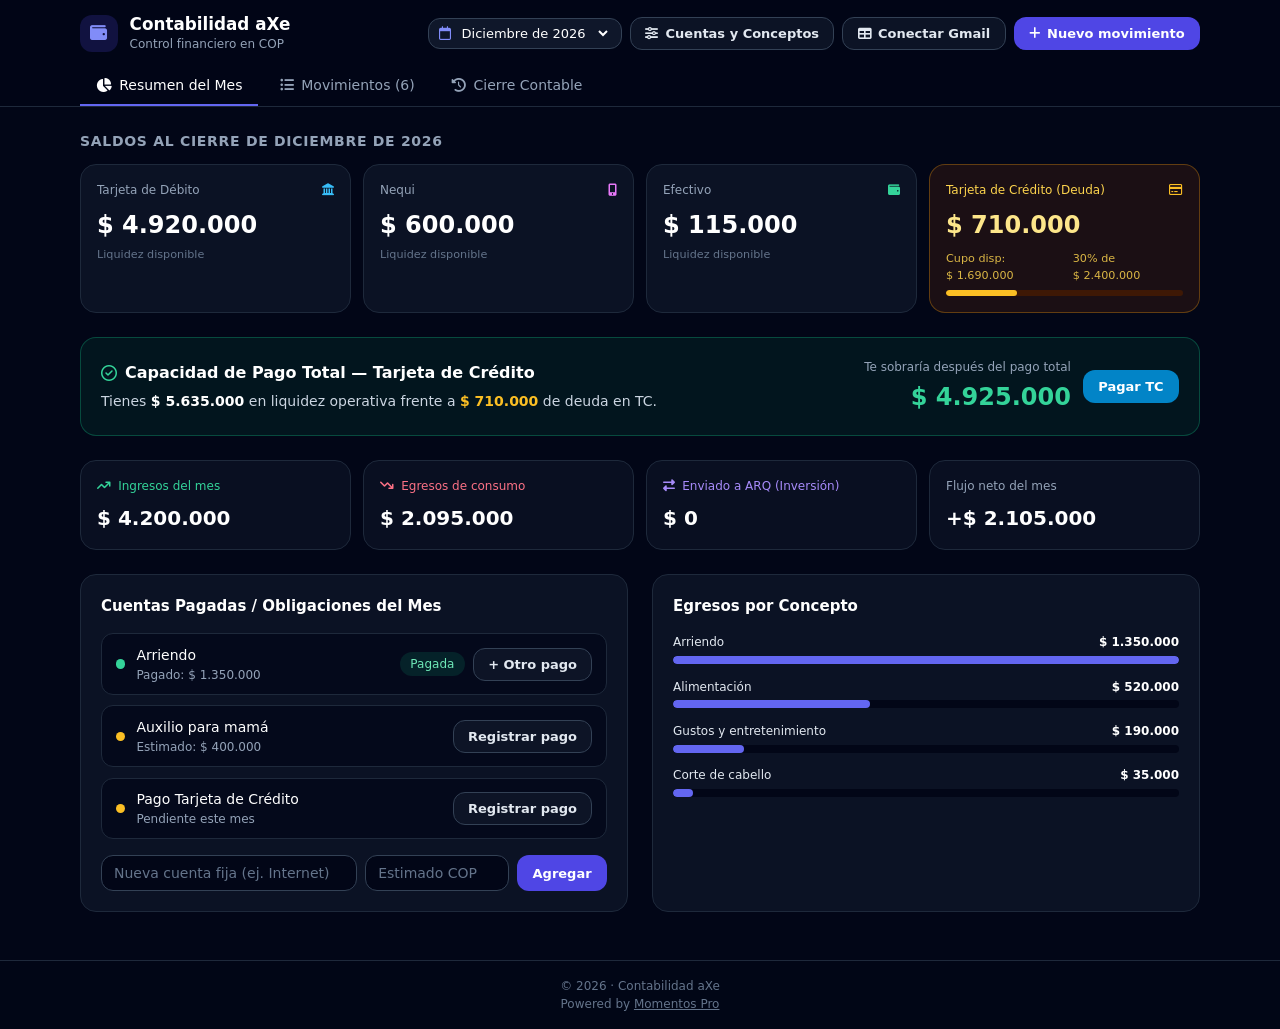
==== index.html @ 01836f45 "20261114050812pm" ====
<!DOCTYPE html>
<html lang="es">
<head>
  <meta charset="UTF-8" />
  <meta name="viewport" content="width=device-width, initial-scale=1.0" />
  <title>Contabilidad aXe COP</title>
  <meta name="description" content="Control financiero personal en pesos colombianos (COP)." />
  <link rel="manifest" href="manifest.json" />
  <link rel="icon" type="image/svg+xml" href="data:image/svg+xml,%3Csvg xmlns='http://www.w3.org/2000/svg' viewBox='0 0 64 64'%3E%3Crect width='64' height='64' rx='16' fill='%234f46e5'/%3E%3Ctext x='50%25' y='55%25' dominant-baseline='middle' text-anchor='middle' fill='white' font-family='sans-serif' font-size='32' font-weight='bold'%3E$%3C/text%3E%3C/svg%3E" />

  <!-- Iconos Font Awesome -->
  <link rel="stylesheet" href="https://cdnjs.cloudflare.com/ajax/libs/font-awesome/6.5.0/css/all.min.css" />

  <!-- CSS Global -->
  <link rel="stylesheet" href="recursos/css/global/base.css" />
  <link rel="stylesheet" href="recursos/css/global/header.css" />
  <link rel="stylesheet" href="recursos/css/global/footer.css" />
  <link rel="stylesheet" href="recursos/css/modales/modales.css" />

  <!-- CSS por Módulo (Breakpoints sin colisión: <=1024px móvil, >=1025px PC) -->
  <link rel="stylesheet" href="recursos/css/resumen/movil.css" media="(max-width: 1024px)" />
  <link rel="stylesheet" href="recursos/css/resumen/pc.css" media="(min-width: 1025px)" />
  <link rel="stylesheet" href="recursos/css/movimientos/movil.css" media="(max-width: 1024px)" />
  <link rel="stylesheet" href="recursos/css/movimientos/pc.css" media="(min-width: 1025px)" />
  <link rel="stylesheet" href="recursos/css/cierres/movil.css" media="(max-width: 1024px)" />
  <link rel="stylesheet" href="recursos/css/cierres/pc.css" media="(min-width: 1025px)" />

  <!-- Google Identity Services (opcional para modo OAuth) -->
  <script src="https://accounts.google.com/gsi/client" async defer></script>
</head>
<body>
  <div class="app-shell">
    <div id="header-root"></div>

    <main id="main-root" class="main-container">
      <section id="view-resumen" class="tab-view"></section>
      <section id="view-movimientos" class="tab-view hidden"></section>
      <section id="view-cierres" class="tab-view hidden"></section>
    </main>

    <div id="footer-root"></div>
  </div>

  <!-- Contenedor de Modales -->
  <div id="modales-root"></div>

  <!-- JS Global -->
  <script src="recursos/js/global/gateway.js"></script>
  <script src="recursos/js/global/format.js"></script>
  <script src="recursos/js/global/storage.js"></script>
  <script src="recursos/js/global/accounting.js"></script>
  <script src="recursos/js/global/googleSheets.js"></script>
  <script src="recursos/js/global/copyright.js"></script>

  <!-- JS Vistas -->
  <script src="recursos/js/resumen/resumenView.js"></script>
  <script src="recursos/js/movimientos/movimientosView.js"></script>
  <script src="recursos/js/cierres/cierresView.js"></script>

  <!-- JS Modales -->
  <script src="recursos/js/modales/datePicker.js"></script>
  <script src="recursos/js/modales/movementModal.js"></script>
  <script src="recursos/js/modales/accountsModal.js"></script>
  <script src="recursos/js/modales/googleModal.js"></script>

  <!-- Inicializador Principal -->
  <script src="recursos/js/global/appState.js"></script>
</body>
</html>
---- recursos/css/global/base.css ----
:root {
  --bg-body: #020617;
  --bg-surface: rgba(15, 23, 42, 0.72);
  --bg-card: #0f172a;
  --bg-input: #020617;
  --border-subtle: #1e293b;
  --border-input: #334155;
  --text-main: #f1f5f9;
  --text-muted: #94a3b8;
  --text-dim: #64748b;
  --indigo: #4f46e5;
  --indigo-hover: #6366f1;
  --indigo-soft: rgba(99, 102, 241, 0.15);
  --emerald: #34d399;
  --emerald-bg: rgba(16, 185, 129, 0.14);
  --emerald-border: rgba(16, 185, 129, 0.32);
  --rose: #fb7185;
  --rose-bg: rgba(244, 63, 94, 0.14);
  --rose-border: rgba(244, 63, 94, 0.35);
  --amber: #fbbf24;
  --amber-bg: rgba(120, 53, 15, 0.22);
  --amber-border: rgba(245, 158, 11, 0.32);
  --sky: #38bdf8;
  --violet: #a78bfa;
  --fuchsia: #e879f9;
}

*,
*::before,
*::after {
  box-sizing: border-box;
}

html,
body {
  margin: 0;
  padding: 0;
  background-color: var(--bg-body);
  color: var(--text-main);
  font-family: Inter, system-ui, -apple-system, BlinkMacSystemFont, "Segoe UI", Roboto, sans-serif;
  -webkit-font-smoothing: antialiased;
  overflow-x: hidden;
  font-size: 16px;
  line-height: 1.5;
}

button,
input,
select,
textarea {
  font-family: inherit;
  color: inherit;
}

button {
  cursor: pointer;
}

a {
  color: inherit;
  text-decoration: none;
}

.hidden {
  display: none !important;
}

.app-shell {
  min-height: 100vh;
  display: flex;
  flex-direction: column;
}

.main-container {
  width: 100%;
  max-width: 72rem;
  margin: 0 auto;
  padding: 1.5rem 1rem 3rem;
  flex: 1;
}

.tab-view {
  display: flex;
  flex-direction: column;
  gap: 1.5rem;
}

/* Tarjetas y superficies */
.card {
  background: var(--bg-surface);
  border: 1px solid var(--border-subtle);
  border-radius: 1rem;
  padding: 1.25rem;
}

.section-header {
  display: flex;
  align-items: center;
  justify-content: space-between;
  gap: 0.75rem;
  margin-bottom: 0.75rem;
}

.section-title-upper {
  font-size: 0.875rem;
  font-weight: 600;
  text-transform: uppercase;
  letter-spacing: 0.05em;
  color: var(--text-muted);
  margin: 0;
}

.section-title {
  font-size: 0.9375rem;
  font-weight: 600;
  color: #ffffff;
  margin: 0 0 1rem;
}

/* Botones */
.btn {
  display: inline-flex;
  align-items: center;
  justify-content: center;
  gap: 0.45rem;
  border-radius: 0.75rem;
  border: 1px solid transparent;
  padding: 0.5rem 0.9rem;
  font-size: 0.8125rem;
  font-weight: 600;
  transition: background-color 0.15s ease, border-color 0.15s ease, opacity 0.15s ease;
  background: transparent;
}

.btn:disabled {
  opacity: 0.5;
  cursor: not-allowed;
}

.btn-primary {
  background: var(--indigo);
  color: #ffffff;
}

.btn-primary:hover:not(:disabled) {
  background: var(--indigo-hover);
}

.btn-secondary {
  border-color: var(--border-input);
  background: rgba(15, 23, 42, 0.8);
  color: #e2e8f0;
}

.btn-secondary:hover:not(:disabled) {
  background: #1e293b;
}

.btn-sky {
  background: #0284c7;
  color: #ffffff;
}

.btn-sky:hover:not(:disabled) {
  background: #0ea5e9;
}

.btn-emerald {
  background: #059669;
  color: #ffffff;
}

.btn-emerald:hover:not(:disabled) {
  background: #10b981;
}

.btn-emerald-outline {
  border-color: var(--emerald-border);
  background: var(--emerald-bg);
  color: #a7f3d0;
}

.btn-rose-outline {
  border-color: var(--rose-border);
  background: var(--rose-bg);
  color: #fecdd3;
}

/* Inputs y selects */
.input,
.select {
  width: 100%;
  border-radius: 0.75rem;
  border: 1px solid var(--border-input);
  background: var(--bg-input);
  padding: 0.55rem 0.75rem;
  font-size: 0.875rem;
  color: #ffffff;
  outline: none;
}

.input:focus,
.select:focus {
  border-color: var(--indigo-hover);
}

.input::placeholder {
  color: var(--text-dim);
}

/* Badges */
.badge {
  display: inline-flex;
  align-items: center;
  gap: 0.35rem;
  border-radius: 9999px;
  padding: 0.2rem 0.65rem;
  font-size: 0.75rem;
  font-weight: 500;
}

.badge-emerald {
  background: var(--emerald-bg);
  color: #6ee7b7;
}

.badge-rose {
  background: var(--rose-bg);
  color: #fda4af;
}

.badge-sky {
  background: rgba(14, 165, 233, 0.15);
  color: #7dd3fc;
}

.badge-violet {
  background: rgba(139, 92, 246, 0.18);
  color: #c4b5fd;
}

.text-emerald { color: var(--emerald); }
.text-rose { color: var(--rose); }
.text-amber { color: var(--amber); }
.text-sky { color: var(--sky); }
.text-violet { color: var(--violet); }
.text-fuchsia { color: var(--fuchsia); }
.text-muted { color: var(--text-muted); }
.text-dim { color: var(--text-dim); }
.tabular { font-variant-numeric: tabular-nums; }
---- recursos/css/global/header.css ----
.app-header {
  position: sticky;
  top: 0;
  z-index: 30;
  border-bottom: 1px solid var(--border-subtle);
  background: rgba(2, 6, 23, 0.92);
  backdrop-filter: blur(12px);
}

.header-inner {
  max-width: 72rem;
  margin: 0 auto;
  padding: 0.875rem 1rem;
  display: flex;
  flex-direction: column;
  gap: 0.85rem;
}

.brand-row {
  display: flex;
  align-items: center;
  gap: 0.75rem;
}

.brand-icon {
  width: 2.35rem;
  height: 2.35rem;
  border-radius: 0.75rem;
  background: rgba(79, 70, 229, 0.2);
  color: #818cf8;
  display: flex;
  align-items: center;
  justify-content: center;
  font-size: 1.05rem;
  flex-shrink: 0;
}

.brand-title {
  margin: 0;
  font-size: 1.05rem;
  font-weight: 700;
  color: #ffffff;
  line-height: 1.25;
}

.brand-subtitle {
  margin: 0;
  font-size: 0.75rem;
  color: var(--text-muted);
}

.header-actions {
  display: flex;
  flex-wrap: wrap;
  align-items: center;
  gap: 0.5rem;
}

.month-select-wrap {
  display: flex;
  align-items: center;
  gap: 0.4rem;
  border: 1px solid var(--border-input);
  background: var(--bg-card);
  border-radius: 0.75rem;
  padding: 0.35rem 0.65rem;
}

.month-select-wrap i {
  color: #818cf8;
  font-size: 0.85rem;
}

.month-select {
  border: none;
  background: transparent;
  color: #ffffff;
  font-size: 0.8125rem;
  outline: none;
  padding-right: 0.25rem;
}

.month-select option {
  background: #0f172a;
  color: #ffffff;
}

.header-tabs {
  max-width: 72rem;
  margin: 0 auto;
  padding: 0 1rem;
  display: grid;
  grid-template-columns: repeat(3, minmax(0, 1fr));
  gap: 0.25rem;
}

.tab-btn {
  display: flex;
  align-items: center;
  justify-content: center;
  gap: 0.45rem;
  border: none;
  border-bottom: 2px solid transparent;
  background: transparent;
  padding: 0.65rem 0.75rem;
  font-size: 0.875rem;
  font-weight: 500;
  color: var(--text-muted);
  transition: color 0.15s ease, border-color 0.15s ease;
}

.tab-btn:hover {
  color: #e2e8f0;
}

.tab-btn.active {
  color: #ffffff;
  border-bottom-color: #6366f1;
}

.tab-badge-mobile {
  border-radius: 9999px;
  background: #1e293b;
  color: #e2e8f0;
  padding: 0.1rem 0.45rem;
  font-size: 0.65rem;
  font-weight: 600;
}

.tab-label-pc {
  display: none;
}

@media (min-width: 1025px) {
  .header-inner {
    flex-direction: row;
    align-items: center;
    justify-content: space-between;
  }

  .header-tabs {
    display: flex;
    gap: 0.35rem;
  }

  .tab-btn {
    justify-content: flex-start;
    padding: 0.65rem 1rem;
  }

  .tab-badge-mobile {
    display: none;
  }

  .tab-label-pc {
    display: inline;
  }
}
---- recursos/css/global/footer.css ----
.app-footer {
  border-top: 1px solid var(--border-subtle);
  background: rgba(2, 6, 23, 0.85);
  padding: 1rem;
  text-align: center;
  font-size: 0.75rem;
  color: var(--text-dim);
}
---- recursos/css/modales/modales.css ----
.modal-backdrop {
  position: fixed;
  inset: 0;
  z-index: 50;
  display: flex;
  align-items: center;
  justify-content: center;
  background: rgba(2, 6, 23, 0.82);
  backdrop-filter: blur(4px);
  padding: 0.75rem;
}

.modal-box {
  width: 100%;
  max-width: 32rem;
  max-height: 92vh;
  overflow-y: auto;
  border-radius: 1rem;
  border: 1px solid var(--border-subtle);
  background: #0f172a;
  padding: 1.25rem 1.5rem;
  box-shadow: 0 25px 50px -12px rgba(0, 0, 0, 0.7);
}

.modal-header {
  display: flex;
  align-items: flex-start;
  justify-content: space-between;
  gap: 0.75rem;
  margin-bottom: 1.15rem;
}

.modal-title {
  margin: 0;
  font-size: 1.125rem;
  font-weight: 600;
  color: #ffffff;
}

.modal-subtitle {
  margin: 0.15rem 0 0;
  font-size: 0.75rem;
  color: var(--text-muted);
}

.modal-close {
  border: none;
  background: transparent;
  color: var(--text-muted);
  padding: 0.35rem 0.5rem;
  border-radius: 0.5rem;
  font-size: 1rem;
}

.modal-close:hover {
  background: #1e293b;
  color: #ffffff;
}

.segmented-tabs {
  display: grid;
  grid-template-columns: repeat(3, minmax(0, 1fr));
  gap: 0.25rem;
  border-radius: 0.75rem;
  background: #020617;
  padding: 0.25rem;
  margin-bottom: 1rem;
}

.segmented-tabs.cols-2 {
  grid-template-columns: repeat(2, minmax(0, 1fr));
}

.seg-btn {
  display: flex;
  align-items: center;
  justify-content: center;
  gap: 0.35rem;
  border: none;
  border-radius: 0.55rem;
  background: transparent;
  padding: 0.5rem;
  font-size: 0.75rem;
  font-weight: 600;
  color: var(--text-muted);
}

.seg-btn.active-rose {
  background: rgba(244, 63, 94, 0.2);
  color: #fda4af;
  box-shadow: inset 0 0 0 1px rgba(244, 63, 94, 0.45);
}

.seg-btn.active-emerald {
  background: rgba(16, 185, 129, 0.2);
  color: #6ee7b7;
  box-shadow: inset 0 0 0 1px rgba(16, 185, 129, 0.45);
}

.seg-btn.active-sky {
  background: rgba(14, 165, 233, 0.2);
  color: #7dd3fc;
  box-shadow: inset 0 0 0 1px rgba(14, 165, 233, 0.45);
}

.seg-btn.active-indigo {
  background: rgba(99, 102, 241, 0.22);
  color: #a5b4fc;
  box-shadow: inset 0 0 0 1px rgba(99, 102, 241, 0.45);
}

.form-grid-2 {
  display: grid;
  grid-template-columns: 1fr;
  gap: 0.75rem;
}

@media (min-width: 520px) {
  .form-grid-2 {
    grid-template-columns: repeat(2, minmax(0, 1fr));
  }
}

.field-group {
  margin-bottom: 0.9rem;
}

.field-label {
  display: block;
  margin-bottom: 0.3rem;
  font-size: 0.75rem;
  font-weight: 500;
  color: var(--text-muted);
}

.field-label-row {
  display: flex;
  align-items: center;
  justify-content: space-between;
  margin-bottom: 0.3rem;
}

.link-btn {
  border: none;
  background: transparent;
  color: #818cf8;
  font-size: 0.75rem;
  font-weight: 500;
  padding: 0;
}

.link-btn:hover {
  color: #a5b4fc;
}

.alert-banner {
  border-radius: 0.75rem;
  padding: 0.65rem 0.85rem;
  font-size: 0.75rem;
  margin-bottom: 0.9rem;
}

.alert-amber {
  border: 1px solid var(--amber-border);
  background: rgba(245, 158, 11, 0.12);
  color: #fde68a;
}

.alert-rose {
  border: 1px solid var(--rose-border);
  background: var(--rose-bg);
  color: #fecdd3;
}

.alert-emerald {
  border: 1px solid var(--emerald-border);
  background: var(--emerald-bg);
  color: #a7f3d0;
}

.alert-indigo {
  border: 1px solid rgba(99, 102, 241, 0.35);
  background: rgba(99, 102, 241, 0.12);
  color: #c7d2fe;
}

.modal-footer {
  display: flex;
  justify-content: flex-end;
  gap: 0.5rem;
  margin-top: 1rem;
  padding-top: 0.75rem;
  border-top: 1px solid var(--border-subtle);
}

/* DatePicker */
.datepicker-wrap {
  position: relative;
}

.datepicker-trigger {
  width: 100%;
  display: flex;
  align-items: center;
  justify-content: space-between;
  border-radius: 0.75rem;
  border: 1px solid var(--border-input);
  background: var(--bg-input);
  padding: 0.55rem 0.75rem;
  font-size: 0.875rem;
  color: #ffffff;
}

.datepicker-popover {
  position: absolute;
  left: 0;
  top: 100%;
  margin-top: 0.4rem;
  z-index: 60;
  width: 18rem;
  border-radius: 1rem;
  border: 1px solid var(--border-input);
  background: #0f172a;
  padding: 0.85rem;
  box-shadow: 0 20px 35px rgba(0, 0, 0, 0.65);
}

.dp-head {
  display: flex;
  align-items: center;
  justify-content: space-between;
  margin-bottom: 0.65rem;
}

.dp-nav-btn {
  border: none;
  background: transparent;
  color: #cbd5e1;
  border-radius: 0.5rem;
  padding: 0.3rem 0.55rem;
}

.dp-nav-btn:hover {
  background: #1e293b;
}

.dp-grid {
  display: grid;
  grid-template-columns: repeat(7, minmax(0, 1fr));
  gap: 0.2rem;
  text-align: center;
}

.dp-weekday {
  font-size: 0.7rem;
  color: var(--text-muted);
  padding: 0.25rem 0;
}

.dp-day {
  border: 1px solid transparent;
  background: transparent;
  color: #e2e8f0;
  border-radius: 0.5rem;
  padding: 0.38rem 0;
  font-size: 0.75rem;
  font-weight: 500;
}

.dp-day:hover {
  background: #1e293b;
}

.dp-day.today {
  border-color: rgba(99, 102, 241, 0.55);
  color: #a5b4fc;
}

.dp-day.selected {
  background: var(--indigo);
  color: #ffffff;
}

.dp-foot {
  margin-top: 0.65rem;
  padding-top: 0.5rem;
  border-top: 1px solid var(--border-subtle);
  display: flex;
  justify-content: space-between;
  font-size: 0.75rem;
}

/* Cuentas y conceptos lista */
.config-list {
  display: flex;
  flex-direction: column;
  gap: 0.5rem;
  max-height: 15rem;
  overflow-y: auto;
  margin-bottom: 0.85rem;
}

.config-item {
  display: flex;
  align-items: center;
  justify-content: space-between;
  gap: 0.5rem;
  border-radius: 0.75rem;
  border: 1px solid var(--border-subtle);
  background: rgba(2, 6, 23, 0.7);
  padding: 0.55rem 0.75rem;
}

.config-box {
  border-radius: 0.85rem;
  border: 1px solid var(--border-subtle);
  background: rgba(2, 6, 23, 0.55);
  padding: 0.85rem;
  margin-bottom: 0.9rem;
}

.code-preview {
  max-height: 10rem;
  overflow: auto;
  border-radius: 0.65rem;
  border: 1px solid var(--border-subtle);
  background: #020617;
  padding: 0.65rem;
  font-family: ui-monospace, SFMono-Regular, Menlo, monospace;
  font-size: 0.7rem;
  color: #cbd5e1;
  white-space: pre;
}
---- recursos/css/resumen/movil.css ----
.accounts-grid {
  display: grid;
  grid-template-columns: 1fr;
  gap: 0.75rem;
}

@media (min-width: 640px) {
  .accounts-grid {
    grid-template-columns: repeat(2, minmax(0, 1fr));
  }
}

.account-card {
  border-radius: 1rem;
  border: 1px solid var(--border-subtle);
  background: var(--bg-surface);
  padding: 1rem;
}

.account-card.debt {
  border-color: var(--amber-border);
  background: var(--amber-bg);
}

.account-top {
  display: flex;
  align-items: center;
  justify-content: space-between;
  font-size: 0.75rem;
  font-weight: 500;
  color: var(--text-muted);
}

.account-card.debt .account-top {
  color: #fcd34d;
}

.account-balance {
  margin: 0.5rem 0 0;
  font-size: 1.5rem;
  font-weight: 700;
  color: #ffffff;
}

.account-card.debt .account-balance {
  color: #fde68a;
}

.account-sub {
  margin: 0.25rem 0 0;
  font-size: 0.7rem;
  color: var(--text-dim);
}

.credit-meta {
  margin-top: 0.5rem;
  display: flex;
  justify-content: space-between;
  font-size: 0.7rem;
  color: rgba(252, 211, 77, 0.85);
}

.progress-track {
  margin-top: 0.35rem;
  height: 0.4rem;
  width: 100%;
  border-radius: 9999px;
  background: rgba(69, 26, 3, 0.85);
  overflow: hidden;
}

.progress-fill {
  height: 100%;
  border-radius: 9999px;
  background: #fbbf24;
}

.progress-fill.high {
  background: #fb7185;
}

/* Termómetro TC */
.thermometer-card {
  border-radius: 1rem;
  border: 1px solid var(--emerald-border);
  background: rgba(6, 78, 59, 0.22);
  padding: 1.25rem;
  display: flex;
  flex-direction: column;
  gap: 1rem;
}

.thermometer-card.deficit {
  border-color: var(--rose-border);
  background: rgba(136, 19, 55, 0.2);
}

.thermometer-title {
  display: flex;
  align-items: center;
  gap: 0.5rem;
  margin: 0;
  font-size: 1rem;
  font-weight: 600;
  color: #ffffff;
}

.thermometer-desc {
  margin: 0.35rem 0 0;
  font-size: 0.875rem;
  color: #cbd5e1;
}

.thermometer-right {
  display: flex;
  flex-direction: column;
  gap: 0.75rem;
}

.thermometer-amount {
  margin: 0.15rem 0 0;
  font-size: 1.5rem;
  font-weight: 700;
}

/* KPIs */
.kpi-grid {
  display: grid;
  grid-template-columns: 1fr;
  gap: 0.75rem;
}

@media (min-width: 640px) {
  .kpi-grid {
    grid-template-columns: repeat(2, minmax(0, 1fr));
  }
}

.kpi-card {
  border-radius: 1rem;
  border: 1px solid var(--border-subtle);
  background: rgba(15, 23, 42, 0.55);
  padding: 1rem;
}

.kpi-label {
  display: flex;
  align-items: center;
  gap: 0.45rem;
  font-size: 0.75rem;
  font-weight: 500;
}

.kpi-value {
  margin: 0.5rem 0 0;
  font-size: 1.25rem;
  font-weight: 700;
  color: #ffffff;
}

/* Obligaciones y Conceptos */
.resumen-panels {
  display: grid;
  grid-template-columns: 1fr;
  gap: 1.5rem;
}

.obligation-list {
  display: flex;
  flex-direction: column;
  gap: 0.65rem;
}

.obligation-item {
  display: flex;
  flex-wrap: wrap;
  align-items: center;
  justify-content: space-between;
  gap: 0.65rem;
  border-radius: 0.75rem;
  border: 1px solid var(--border-subtle);
  background: rgba(2, 6, 23, 0.7);
  padding: 0.65rem 0.85rem;
}

.obligation-left {
  display: flex;
  align-items: center;
  gap: 0.7rem;
}

.dot-status {
  width: 0.6rem;
  height: 0.6rem;
  border-radius: 9999px;
  background: #fbbf24;
  flex-shrink: 0;
}

.dot-status.paid {
  background: #34d399;
}

.obligation-name {
  margin: 0;
  font-size: 0.875rem;
  font-weight: 500;
  color: #ffffff;
}

.obligation-sub {
  margin: 0;
  font-size: 0.75rem;
  color: var(--text-muted);
}

.obligation-actions {
  display: flex;
  align-items: center;
  gap: 0.5rem;
}

.obligation-form {
  margin-top: 1rem;
  display: flex;
  flex-direction: column;
  gap: 0.5rem;
}

.cat-bar-list {
  display: flex;
  flex-direction: column;
  gap: 0.85rem;
}

.cat-bar-head {
  display: flex;
  justify-content: space-between;
  font-size: 0.75rem;
  margin-bottom: 0.3rem;
}

.cat-bar-track {
  height: 0.5rem;
  border-radius: 9999px;
  background: #020617;
  overflow: hidden;
}

.cat-bar-fill {
  height: 100%;
  border-radius: 9999px;
  background: #6366f1;
}

.cat-bar-fill.arq {
  background: #8b5cf6;
}
---- recursos/css/resumen/pc.css ----
@import url("./movil.css");

.accounts-grid {
  grid-template-columns: repeat(4, minmax(0, 1fr));
}

.thermometer-card {
  flex-direction: row;
  align-items: center;
  justify-content: space-between;
}

.thermometer-right {
  flex-direction: row;
  align-items: center;
  text-align: right;
}

.kpi-grid {
  grid-template-columns: repeat(4, minmax(0, 1fr));
}

.resumen-panels {
  grid-template-columns: repeat(2, minmax(0, 1fr));
}

.obligation-form {
  flex-direction: row;
}

.obligation-form .input-amount {
  width: 9rem;
  flex-shrink: 0;
}
---- recursos/css/movimientos/movil.css ----
.movimientos-toolbar {
  display: flex;
  flex-direction: column;
  gap: 0.75rem;
}

.filter-pills {
  display: flex;
  flex-wrap: wrap;
  gap: 0.45rem;
}

.filter-pill {
  border-radius: 0.75rem;
  border: 1px solid var(--border-subtle);
  background: var(--bg-card);
  color: var(--text-muted);
  padding: 0.4rem 0.75rem;
  font-size: 0.75rem;
  font-weight: 500;
}

.filter-pill.active {
  background: var(--indigo);
  border-color: var(--indigo);
  color: #ffffff;
}

.search-box {
  position: relative;
  width: 100%;
}

.search-box i {
  position: absolute;
  left: 0.75rem;
  top: 50%;
  transform: translateY(-50%);
  color: var(--text-dim);
  font-size: 0.85rem;
}

.search-box .input {
  padding-left: 2.25rem;
}

.table-wrap {
  width: 100%;
  overflow-x: auto;
  border-radius: 1rem;
  border: 1px solid var(--border-subtle);
  background: var(--bg-surface);
}

.data-table {
  width: 100%;
  min-width: 720px;
  border-collapse: collapse;
  text-align: left;
  font-size: 0.875rem;
}

.data-table th {
  border-bottom: 1px solid var(--border-subtle);
  background: rgba(2, 6, 23, 0.7);
  padding: 0.75rem 1rem;
  font-size: 0.75rem;
  font-weight: 500;
  color: var(--text-muted);
}

.data-table td {
  border-bottom: 1px solid rgba(30, 41, 59, 0.65);
  padding: 0.75rem 1rem;
  vertical-align: middle;
}

.data-table tr:hover td {
  background: rgba(2, 6, 23, 0.45);
}

.text-right {
  text-align: right;
}

.inline-confirm {
  display: inline-flex;
  align-items: center;
  gap: 0.25rem;
  border-radius: 0.5rem;
  border: 1px solid var(--rose-border);
  background: var(--rose-bg);
  padding: 0.2rem 0.4rem;
  font-size: 0.7rem;
}

.inline-confirm-btn {
  border: none;
  border-radius: 0.35rem;
  padding: 0.15rem 0.4rem;
  font-size: 0.6875rem;
  font-weight: 600;
}

.inline-confirm-btn.no {
  background: transparent;
  color: #cbd5e1;
}

.inline-confirm-btn.yes {
  background: #e11d48;
  color: #ffffff;
}

.icon-delete-btn {
  border: none;
  background: transparent;
  color: var(--text-dim);
  padding: 0.35rem;
  border-radius: 0.5rem;
}

.icon-delete-btn:hover {
  background: var(--rose-bg);
  color: var(--rose);
}
---- recursos/css/movimientos/pc.css ----
@import url("./movil.css");

.movimientos-toolbar {
  flex-direction: row;
  align-items: center;
  justify-content: space-between;
}

.search-box {
  width: 18rem;
}
---- recursos/css/cierres/movil.css ----
.cierre-summary-grid {
  display: grid;
  grid-template-columns: 1fr;
  gap: 0.75rem;
  margin-bottom: 1.25rem;
}

@media (min-width: 640px) {
  .cierre-summary-grid {
    grid-template-columns: repeat(2, minmax(0, 1fr));
  }
}

.cierre-stat {
  border-radius: 0.75rem;
  background: var(--bg-input);
  padding: 0.85rem;
}

.cierre-stat-label {
  margin: 0;
  font-size: 0.75rem;
  color: var(--text-muted);
}

.cierre-stat-val {
  margin: 0.25rem 0 0;
  font-size: 1rem;
  font-weight: 600;
}

.cierre-form-row {
  display: flex;
  flex-direction: column;
  gap: 0.75rem;
}

.cierre-row-click {
  cursor: pointer;
}
---- recursos/css/cierres/pc.css ----
@import url("./movil.css");

.cierre-summary-grid {
  grid-template-columns: repeat(4, minmax(0, 1fr));
}

.cierre-form-row {
  flex-direction: row;
}
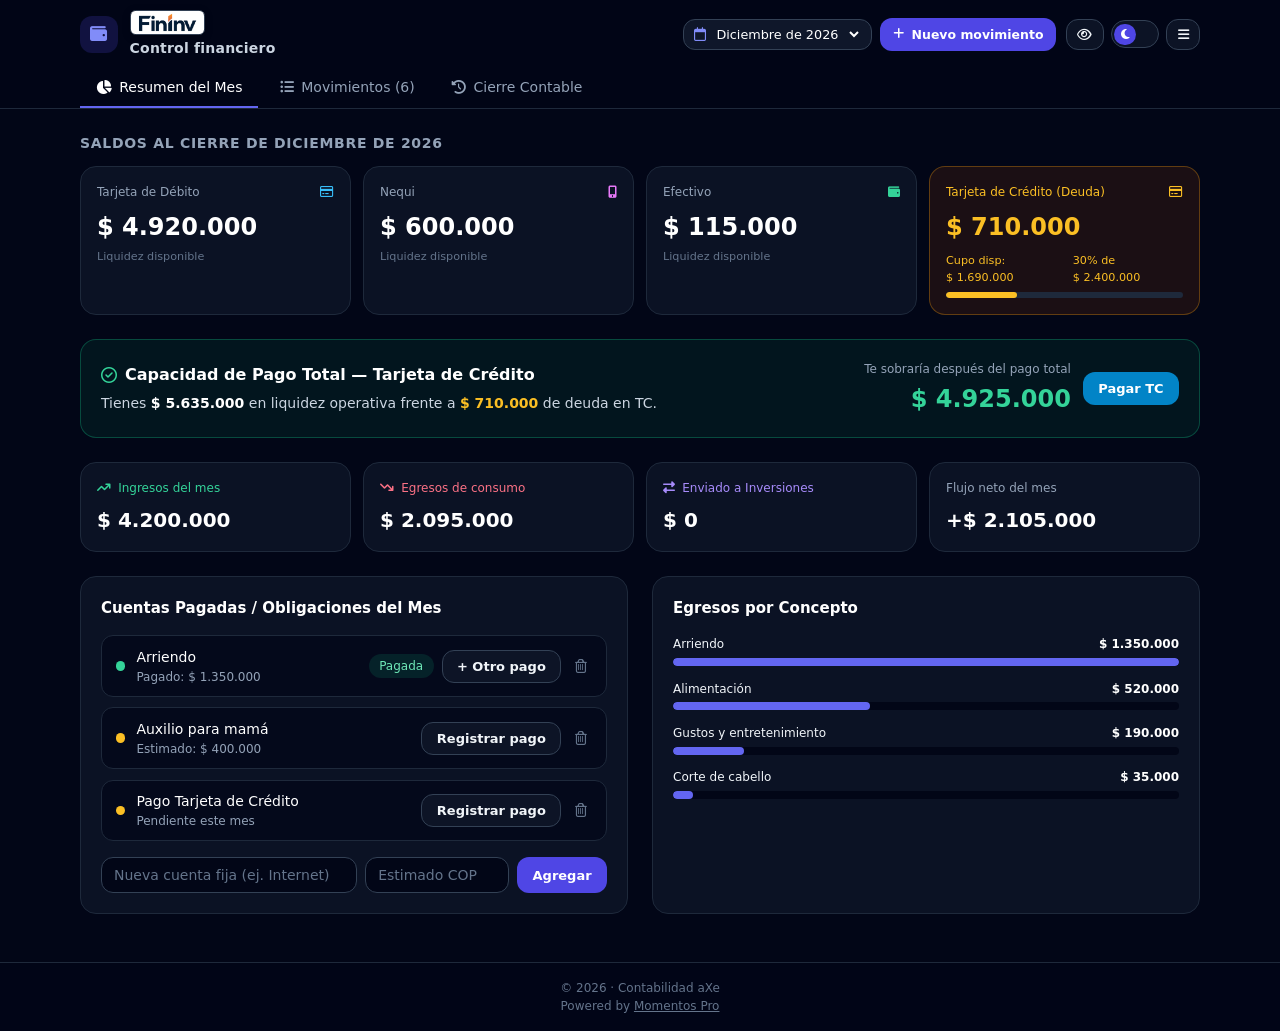
==== commit 3b8f9aae: "20261117065405pm" ====
--- a/index.html
+++ b/index.html
@@ -3,10 +3,68 @@
 <head>
   <meta charset="UTF-8" />
   <meta name="viewport" content="width=device-width, initial-scale=1.0" />
-  <title>Contabilidad aXe COP</title>
-  <meta name="description" content="Control financiero personal en pesos colombianos (COP)." />
+  <!-- SEO básico -->
+  <title>FinInv</title>
+  <meta name="description" content="Contabilidad aXe: control financiero personal en pesos colombianos (COP) y gestión de inversiones en fondos simples y fragmentados, sincronizado con Google Sheets." />
+  <meta name="keywords" content="contabilidad personal, finanzas COP, control de gastos, inversiones, fondos de inversión, Google Sheets, Contabilidad aXe, Momentos Pro" />
+  <meta name="author" content="Momentos Pro" />
+  <meta name="robots" content="index, follow" />
+  <meta name="theme-color" content="#020617" />
+  <link rel="canonical" href="https://fininv.momentospro.com/" />
+
+  <!-- Manifest PWA & Favicon -->
   <link rel="manifest" href="manifest.json" />
-  <link rel="icon" type="image/svg+xml" href="data:image/svg+xml,%3Csvg xmlns='http://www.w3.org/2000/svg' viewBox='0 0 64 64'%3E%3Crect width='64' height='64' rx='16' fill='%234f46e5'/%3E%3Ctext x='50%25' y='55%25' dominant-baseline='middle' text-anchor='middle' fill='white' font-family='sans-serif' font-size='32' font-weight='bold'%3E$%3C/text%3E%3C/svg%3E" />
+  <link rel="icon" href="recursos/media/global/fininv_favicon.ico" type="image/x-icon" />
+  <link rel="shortcut icon" href="recursos/media/global/fininv_favicon.ico" type="image/x-icon" />
+
+  <!-- Open Graph (Facebook, WhatsApp) -->
+  <meta property="og:title" content="Contabilidad aXe — Control Financiero e Inversiones" />
+  <meta property="og:description" content="Organiza tus cuentas, gastos, obligaciones fijas e inversiones en COP y USD con sincronización directa en Google Sheets." />
+  <meta property="og:image" content="https://fininv.momentospro.com/recursos/media/global/fininv_logo.avif" />
+  <meta property="og:url" content="https://fininv.momentospro.com/" />
+  <meta property="og:type" content="website" />
+  <meta property="og:locale" content="es_CO" />
+
+  <!-- Twitter Cards -->
+  <meta name="twitter:card" content="summary_large_image" />
+  <meta name="twitter:title" content="Contabilidad aXe — Control Financiero e Inversiones" />
+  <meta name="twitter:description" content="Control financiero personal en COP y portafolio de inversiones sincronizado con Google Sheets." />
+  <meta name="twitter:image" content="https://fininv.momentospro.com/recursos/media/global/fininv_logo.avif" />
+  <meta name="twitter:url" content="https://fininv.momentospro.com/" />
+
+  <!-- Schema.org: WebApplication + Contacto + Calificación 3 estrellas -->
+  <script type="application/ld+json">
+  {
+    "@context": "https://schema.org",
+    "@type": "WebApplication",
+    "name": "Contabilidad aXe",
+    "url": "https://fininv.momentospro.com/",
+    "applicationCategory": "FinanceApplication",
+    "operatingSystem": "Web",
+    "inLanguage": "es-CO",
+    "description": "Plataforma web de control financiero personal en COP e inversiones en fondos simples y fragmentados, sincronizada con Google Sheets.",
+    "image": "https://fininv.momentospro.com/recursos/media/global/fininv_logo.avif",
+    "telephone": "+57-301-152-9382",
+    "address": {
+      "@type": "PostalAddress",
+      "streetAddress": "No disponible (Aplicación Web)",
+      "addressLocality": "No disponible",
+      "addressCountry": "CO"
+    },
+    "aggregateRating": {
+      "@type": "AggregateRating",
+      "ratingValue": "3",
+      "bestRating": "5",
+      "worstRating": "1",
+      "ratingCount": "1"
+    },
+    "provider": {
+      "@type": "Organization",
+      "name": "Momentos Pro",
+      "url": "https://momentospro.com/"
+    }
+  }
+  </script>
 
   <!-- Iconos Font Awesome -->
   <link rel="stylesheet" href="https://cdnjs.cloudflare.com/ajax/libs/font-awesome/6.5.0/css/all.min.css" />
@@ -24,6 +82,8 @@
   <link rel="stylesheet" href="recursos/css/movimientos/pc.css" media="(min-width: 1025px)" />
   <link rel="stylesheet" href="recursos/css/cierres/movil.css" media="(max-width: 1024px)" />
   <link rel="stylesheet" href="recursos/css/cierres/pc.css" media="(min-width: 1025px)" />
+  <link rel="stylesheet" href="recursos/css/inversiones/movil.css" media="(max-width: 1024px)" />
+  <link rel="stylesheet" href="recursos/css/inversiones/pc.css" media="(min-width: 1025px)" />
 
   <!-- Google Identity Services (opcional para modo OAuth) -->
   <script src="https://accounts.google.com/gsi/client" async defer></script>
@@ -36,6 +96,7 @@
       <section id="view-resumen" class="tab-view"></section>
       <section id="view-movimientos" class="tab-view hidden"></section>
       <section id="view-cierres" class="tab-view hidden"></section>
+      <section id="view-inversiones" class="tab-view hidden"></section>
     </main>
 
     <div id="footer-root"></div>
@@ -49,6 +110,7 @@
   <script src="recursos/js/global/format.js"></script>
   <script src="recursos/js/global/storage.js"></script>
   <script src="recursos/js/global/accounting.js"></script>
+  <script src="recursos/js/global/investments.js"></script>
   <script src="recursos/js/global/googleSheets.js"></script>
   <script src="recursos/js/global/copyright.js"></script>
 
@@ -56,12 +118,14 @@
   <script src="recursos/js/resumen/resumenView.js"></script>
   <script src="recursos/js/movimientos/movimientosView.js"></script>
   <script src="recursos/js/cierres/cierresView.js"></script>
+  <script src="recursos/js/inversiones/inversionesView.js"></script>
 
   <!-- JS Modales -->
   <script src="recursos/js/modales/datePicker.js"></script>
   <script src="recursos/js/modales/movementModal.js"></script>
   <script src="recursos/js/modales/accountsModal.js"></script>
   <script src="recursos/js/modales/googleModal.js"></script>
+  <script src="recursos/js/modales/investmentModal.js"></script>
 
   <!-- Inicializador Principal -->
   <script src="recursos/js/global/appState.js"></script>
--- a/recursos/css/global/base.css
+++ b/recursos/css/global/base.css
@@ -1,11 +1,18 @@
 :root {
   --bg-body: #020617;
+  --bg-header: rgba(2, 6, 23, 0.92);
   --bg-surface: rgba(15, 23, 42, 0.72);
   --bg-card: #0f172a;
   --bg-input: #020617;
+  --bg-subtle: rgba(2, 6, 23, 0.7);
+  --bg-hover: rgba(2, 6, 23, 0.45);
+  --bg-btn-sec: rgba(15, 23, 42, 0.8);
+  --bg-btn-sec-hover: #1e293b;
   --border-subtle: #1e293b;
   --border-input: #334155;
+  --text-strong: #ffffff;
   --text-main: #f1f5f9;
+  --text-soft: #cbd5e1;
   --text-muted: #94a3b8;
   --text-dim: #64748b;
   --indigo: #4f46e5;
@@ -23,6 +30,41 @@
   --sky: #38bdf8;
   --violet: #a78bfa;
   --fuchsia: #e879f9;
+  --thermometer-bg: rgba(6, 78, 59, 0.22);
+  --thermometer-deficit-bg: rgba(136, 19, 55, 0.2);
+}
+
+:root[data-theme="light"] {
+  --bg-body: #f1f5f9;
+  --bg-header: rgba(255, 255, 255, 0.94);
+  --bg-surface: #ffffff;
+  --bg-card: #ffffff;
+  --bg-input: #f8fafc;
+  --bg-subtle: #f8fafc;
+  --bg-hover: #f1f5f9;
+  --bg-btn-sec: #ffffff;
+  --bg-btn-sec-hover: #f1f5f9;
+  --border-subtle: #e2e8f0;
+  --border-input: #cbd5e1;
+  --text-strong: #0f172a;
+  --text-main: #1e293b;
+  --text-soft: #334155;
+  --text-muted: #64748b;
+  --text-dim: #94a3b8;
+  --emerald: #059669;
+  --emerald-bg: rgba(16, 185, 129, 0.12);
+  --emerald-border: rgba(5, 150, 105, 0.35);
+  --rose: #e11d48;
+  --rose-bg: rgba(244, 63, 94, 0.1);
+  --rose-border: rgba(225, 29, 72, 0.32);
+  --amber: #d97706;
+  --amber-bg: rgba(254, 243, 199, 0.75);
+  --amber-border: rgba(217, 119, 6, 0.35);
+  --sky: #0284c7;
+  --violet: #7c3aed;
+  --fuchsia: #c026d3;
+  --thermometer-bg: rgba(209, 250, 229, 0.65);
+  --thermometer-deficit-bg: rgba(255, 228, 230, 0.75);
 }
 
 *,
@@ -39,7 +81,7 @@
   color: var(--text-main);
   font-family: Inter, system-ui, -apple-system, BlinkMacSystemFont, "Segoe UI", Roboto, sans-serif;
   -webkit-font-smoothing: antialiased;
-  overflow-x: hidden;
+  overflow-x: clip;
   font-size: 16px;
   line-height: 1.5;
 }
@@ -113,7 +155,7 @@
 .section-title {
   font-size: 0.9375rem;
   font-weight: 600;
-  color: #ffffff;
+  color: var(--text-strong);
   margin: 0 0 1rem;
 }
 
@@ -148,12 +190,16 @@
 
 .btn-secondary {
   border-color: var(--border-input);
-  background: rgba(15, 23, 42, 0.8);
-  color: #e2e8f0;
+  background: var(--bg-btn-sec);
+  color: var(--text-main);
 }
 
 .btn-secondary:hover:not(:disabled) {
-  background: #1e293b;
+  background: var(--bg-btn-sec-hover);
+}
+
+.btn-icon-only {
+  padding: 0.5rem 0.65rem;
 }
 
 .btn-sky {
@@ -195,7 +241,7 @@
   background: var(--bg-input);
   padding: 0.55rem 0.75rem;
   font-size: 0.875rem;
-  color: #ffffff;
+  color: var(--text-strong);
   outline: none;
 }
 
--- a/recursos/css/global/header.css
+++ b/recursos/css/global/header.css
@@ -1,19 +1,36 @@
-.app-header {
+#header-root {
   position: sticky;
   top: 0;
   z-index: 30;
+}
+
+.app-header {
   border-bottom: 1px solid var(--border-subtle);
-  background: rgba(2, 6, 23, 0.92);
+  background: var(--bg-header);
   backdrop-filter: blur(12px);
 }
 
 .header-inner {
   max-width: 72rem;
   margin: 0 auto;
-  padding: 0.875rem 1rem;
+  padding: 0.65rem 1rem;
   display: flex;
   flex-direction: column;
-  gap: 0.85rem;
+  gap: 0.6rem;
+}
+
+.brand-bar {
+  display: flex;
+  align-items: center;
+  justify-content: space-between;
+  gap: 0.75rem;
+}
+
+.top-utility-group {
+  display: flex;
+  align-items: center;
+  gap: 0.45rem;
+  flex-shrink: 0;
 }
 
 .brand-row {
@@ -33,26 +50,53 @@
   justify-content: center;
   font-size: 1.05rem;
   flex-shrink: 0;
+  transition: background-color 0.2s ease, color 0.2s ease;
+}
+
+.brand-icon.is-inv {
+  background: var(--emerald-bg);
+  color: var(--emerald);
+}
+
+.brand-logo-img {
+  display: block;
+  height: 1.55rem;
+  width: auto;
+  max-width: 9rem;
+  object-fit: cover;
+  border-radius: 0.35rem;
+  border: 1px solid var(--border-input);
+  background: var(--bg-card);
+  box-shadow: 0 2px 8px rgba(0, 0, 0, 0.18);
+  margin-bottom: 0.15rem;
+}
+
+:root[data-theme="light"] .brand-logo-img {
+  border-color: rgba(15, 23, 42, 0.06);
+  box-shadow: none;
 }
 
 .brand-title {
   margin: 0;
   font-size: 1.05rem;
   font-weight: 700;
-  color: #ffffff;
+  color: var(--text-strong);
   line-height: 1.25;
 }
 
 .brand-subtitle {
-  margin: 0;
-  font-size: 0.75rem;
-  color: var(--text-muted);
+  margin: 0.1rem 0 0;
+  font-size: 0.875rem;
+  font-weight: 600;
+  letter-spacing: 0.015em;
+  color: var(--text-soft);
 }
 
 .header-actions {
   display: flex;
-  flex-wrap: wrap;
-  align-items: center;
+  flex-wrap: nowrap;
+  align-items: center;
+  justify-content: space-between;
   gap: 0.5rem;
 }
 
@@ -63,26 +107,39 @@
   border: 1px solid var(--border-input);
   background: var(--bg-card);
   border-radius: 0.75rem;
-  padding: 0.35rem 0.65rem;
+  padding: 0.35rem 0.6rem;
+  flex: 1;
+  min-width: 0;
 }
 
 .month-select-wrap i {
   color: #818cf8;
   font-size: 0.85rem;
+  flex-shrink: 0;
 }
 
 .month-select {
+  width: 100%;
+  min-width: 0;
   border: none;
   background: transparent;
-  color: #ffffff;
-  font-size: 0.8125rem;
+  color: var(--text-strong);
+  font-size: 0.8rem;
   outline: none;
-  padding-right: 0.25rem;
+  padding-right: 0.15rem;
+  text-overflow: ellipsis;
+}
+
+#btn-new-movement {
+  flex-shrink: 0;
+  white-space: nowrap;
+  padding: 0.48rem 0.75rem;
+  font-size: 0.78rem;
 }
 
 .month-select option {
-  background: #0f172a;
-  color: #ffffff;
+  background: var(--bg-card);
+  color: var(--text-strong);
 }
 
 .header-tabs {
@@ -92,6 +149,10 @@
   display: grid;
   grid-template-columns: repeat(3, minmax(0, 1fr));
   gap: 0.25rem;
+}
+
+.header-tabs.cols-2 {
+  grid-template-columns: repeat(2, minmax(0, 1fr));
 }
 
 .tab-btn {
@@ -110,18 +171,18 @@
 }
 
 .tab-btn:hover {
-  color: #e2e8f0;
+  color: var(--text-main);
 }
 
 .tab-btn.active {
-  color: #ffffff;
+  color: var(--text-strong);
   border-bottom-color: #6366f1;
 }
 
 .tab-badge-mobile {
   border-radius: 9999px;
-  background: #1e293b;
-  color: #e2e8f0;
+  background: var(--border-subtle);
+  color: var(--text-main);
   padding: 0.1rem 0.45rem;
   font-size: 0.65rem;
   font-weight: 600;
@@ -138,6 +199,23 @@
     justify-content: space-between;
   }
 
+  .brand-bar {
+    display: contents;
+  }
+
+  .header-actions {
+    margin-left: auto;
+    justify-content: flex-end;
+  }
+
+  .month-select-wrap {
+    flex: initial;
+  }
+
+  .top-utility-group {
+    order: 3;
+  }
+
   .header-tabs {
     display: flex;
     gap: 0.35rem;
@@ -156,3 +234,162 @@
     display: inline;
   }
 }
+
+/* Theme pill toggle */
+.theme-switch {
+  position: relative;
+  width: 3rem;
+  height: 1.75rem;
+  border-radius: 9999px;
+  border: 1px solid var(--border-input);
+  background: var(--bg-btn-sec);
+  padding: 0.15rem;
+  display: inline-flex;
+  align-items: center;
+  transition: background-color 0.2s ease, border-color 0.2s ease;
+}
+
+.theme-switch-thumb {
+  width: 1.35rem;
+  height: 1.35rem;
+  border-radius: 9999px;
+  background: var(--indigo);
+  color: #ffffff;
+  display: flex;
+  align-items: center;
+  justify-content: center;
+  font-size: 0.72rem;
+  transform: translateX(0);
+  transition: transform 0.2s ease, background-color 0.2s ease;
+}
+
+.theme-switch.is-light .theme-switch-thumb {
+  transform: translateX(1.2rem);
+  background: #f59e0b;
+}
+
+/* Hamburger dropdown menu */
+.menu-dropdown-wrap {
+  position: relative;
+}
+
+#btn-hamburger-menu {
+  position: relative;
+}
+
+.menu-dot {
+  position: absolute;
+  top: 0.3rem;
+  right: 0.3rem;
+  width: 0.45rem;
+  height: 0.45rem;
+  border-radius: 9999px;
+  background: var(--emerald);
+}
+
+.dropdown-menu {
+  position: absolute;
+  right: 0;
+  top: calc(100% + 0.5rem);
+  z-index: 45;
+  width: 16.5rem;
+  border-radius: 1rem;
+  border: 1px solid var(--border-input);
+  background: var(--bg-card);
+  box-shadow: 0 20px 38px rgba(0, 0, 0, 0.38);
+  overflow: hidden;
+  animation: dropdownFade 0.14s ease-out;
+}
+
+@keyframes dropdownFade {
+  from {
+    opacity: 0;
+    transform: translateY(-4px);
+  }
+  to {
+    opacity: 1;
+    transform: translateY(0);
+  }
+}
+
+.dropdown-items {
+  padding: 0.45rem;
+  display: flex;
+  flex-direction: column;
+  gap: 0.2rem;
+}
+
+.dropdown-item {
+  width: 100%;
+  display: flex;
+  align-items: center;
+  gap: 0.65rem;
+  border: none;
+  border-radius: 0.65rem;
+  background: transparent;
+  padding: 0.6rem 0.75rem;
+  font-size: 0.8125rem;
+  font-weight: 500;
+  color: var(--text-main);
+  text-align: left;
+  transition: background-color 0.15s ease;
+}
+
+.dropdown-item:hover {
+  background: var(--bg-hover);
+}
+
+.dropdown-item i {
+  width: 1rem;
+  text-align: center;
+  color: var(--text-muted);
+}
+
+.dropdown-item.is-connected i {
+  color: var(--emerald);
+}
+
+.dropdown-item.is-active {
+  background: var(--indigo-soft);
+  color: var(--text-strong);
+  font-weight: 600;
+}
+
+.dropdown-item.is-active i {
+  color: var(--indigo-hover);
+}
+
+.dropdown-section-label {
+  padding: 0.25rem 0.75rem 0.1rem;
+  font-size: 0.65rem;
+  font-weight: 600;
+  text-transform: uppercase;
+  letter-spacing: 0.06em;
+  color: var(--text-dim);
+}
+
+.dropdown-divider {
+  height: 1px;
+  background: var(--border-subtle);
+  margin: 0.25rem 0.4rem;
+}
+
+.dropdown-status-pill {
+  margin-left: auto;
+  border-radius: 9999px;
+  background: var(--emerald-bg);
+  color: var(--emerald);
+  padding: 0.1rem 0.45rem;
+  font-size: 0.68rem;
+  font-weight: 600;
+}
+
+.dropdown-footer {
+  border-top: 1px solid var(--border-subtle);
+  background: var(--bg-subtle);
+  padding: 0.65rem 0.85rem;
+  text-align: center;
+  font-size: 0.7rem;
+  line-height: 1.4;
+  color: var(--text-dim);
+}
--- a/recursos/css/global/footer.css
+++ b/recursos/css/global/footer.css
@@ -1,6 +1,6 @@
 .app-footer {
   border-top: 1px solid var(--border-subtle);
-  background: rgba(2, 6, 23, 0.85);
+  background: var(--bg-header);
   padding: 1rem;
   text-align: center;
   font-size: 0.75rem;
--- a/recursos/css/modales/modales.css
+++ b/recursos/css/modales/modales.css
@@ -17,9 +17,9 @@
   overflow-y: auto;
   border-radius: 1rem;
   border: 1px solid var(--border-subtle);
-  background: #0f172a;
+  background: var(--bg-card);
   padding: 1.25rem 1.5rem;
-  box-shadow: 0 25px 50px -12px rgba(0, 0, 0, 0.7);
+  box-shadow: 0 25px 50px -12px rgba(0, 0, 0, 0.45);
 }
 
 .modal-header {
@@ -34,7 +34,7 @@
   margin: 0;
   font-size: 1.125rem;
   font-weight: 600;
-  color: #ffffff;
+  color: var(--text-strong);
 }
 
 .modal-subtitle {
@@ -53,8 +53,8 @@
 }
 
 .modal-close:hover {
-  background: #1e293b;
-  color: #ffffff;
+  background: var(--border-subtle);
+  color: var(--text-strong);
 }
 
 .segmented-tabs {
@@ -62,7 +62,7 @@
   grid-template-columns: repeat(3, minmax(0, 1fr));
   gap: 0.25rem;
   border-radius: 0.75rem;
-  background: #020617;
+  background: var(--bg-input);
   padding: 0.25rem;
   margin-bottom: 1rem;
 }
@@ -208,7 +208,7 @@
   background: var(--bg-input);
   padding: 0.55rem 0.75rem;
   font-size: 0.875rem;
-  color: #ffffff;
+  color: var(--text-strong);
 }
 
 .datepicker-popover {
@@ -220,9 +220,9 @@
   width: 18rem;
   border-radius: 1rem;
   border: 1px solid var(--border-input);
-  background: #0f172a;
+  background: var(--bg-card);
   padding: 0.85rem;
-  box-shadow: 0 20px 35px rgba(0, 0, 0, 0.65);
+  box-shadow: 0 20px 35px rgba(0, 0, 0, 0.35);
 }
 
 .dp-head {
@@ -260,7 +260,7 @@
 .dp-day {
   border: 1px solid transparent;
   background: transparent;
-  color: #e2e8f0;
+  color: var(--text-main);
   border-radius: 0.5rem;
   padding: 0.38rem 0;
   font-size: 0.75rem;
@@ -268,7 +268,7 @@
 }
 
 .dp-day:hover {
-  background: #1e293b;
+  background: var(--border-subtle);
 }
 
 .dp-day.today {
@@ -307,14 +307,14 @@
   gap: 0.5rem;
   border-radius: 0.75rem;
   border: 1px solid var(--border-subtle);
-  background: rgba(2, 6, 23, 0.7);
+  background: var(--bg-subtle);
   padding: 0.55rem 0.75rem;
 }
 
 .config-box {
   border-radius: 0.85rem;
   border: 1px solid var(--border-subtle);
-  background: rgba(2, 6, 23, 0.55);
+  background: var(--bg-hover);
   padding: 0.85rem;
   margin-bottom: 0.9rem;
 }
@@ -324,10 +324,10 @@
   overflow: auto;
   border-radius: 0.65rem;
   border: 1px solid var(--border-subtle);
-  background: #020617;
+  background: var(--bg-input);
   padding: 0.65rem;
   font-family: ui-monospace, SFMono-Regular, Menlo, monospace;
   font-size: 0.7rem;
-  color: #cbd5e1;
+  color: var(--text-soft);
   white-space: pre;
 }
--- a/recursos/css/resumen/movil.css
+++ b/recursos/css/resumen/movil.css
@@ -32,18 +32,18 @@
 }
 
 .account-card.debt .account-top {
-  color: #fcd34d;
+  color: var(--amber);
 }
 
 .account-balance {
   margin: 0.5rem 0 0;
   font-size: 1.5rem;
   font-weight: 700;
-  color: #ffffff;
+  color: var(--text-strong);
 }
 
 .account-card.debt .account-balance {
-  color: #fde68a;
+  color: var(--amber);
 }
 
 .account-sub {
@@ -57,7 +57,7 @@
   display: flex;
   justify-content: space-between;
   font-size: 0.7rem;
-  color: rgba(252, 211, 77, 0.85);
+  color: var(--amber);
 }
 
 .progress-track {
@@ -65,7 +65,7 @@
   height: 0.4rem;
   width: 100%;
   border-radius: 9999px;
-  background: rgba(69, 26, 3, 0.85);
+  background: var(--border-subtle);
   overflow: hidden;
 }
 
@@ -83,7 +83,7 @@
 .thermometer-card {
   border-radius: 1rem;
   border: 1px solid var(--emerald-border);
-  background: rgba(6, 78, 59, 0.22);
+  background: var(--thermometer-bg);
   padding: 1.25rem;
   display: flex;
   flex-direction: column;
@@ -92,7 +92,7 @@
 
 .thermometer-card.deficit {
   border-color: var(--rose-border);
-  background: rgba(136, 19, 55, 0.2);
+  background: var(--thermometer-deficit-bg);
 }
 
 .thermometer-title {
@@ -102,13 +102,13 @@
   margin: 0;
   font-size: 1rem;
   font-weight: 600;
-  color: #ffffff;
+  color: var(--text-strong);
 }
 
 .thermometer-desc {
   margin: 0.35rem 0 0;
   font-size: 0.875rem;
-  color: #cbd5e1;
+  color: var(--text-soft);
 }
 
 .thermometer-right {
@@ -139,7 +139,7 @@
 .kpi-card {
   border-radius: 1rem;
   border: 1px solid var(--border-subtle);
-  background: rgba(15, 23, 42, 0.55);
+  background: var(--bg-surface);
   padding: 1rem;
 }
 
@@ -155,7 +155,7 @@
   margin: 0.5rem 0 0;
   font-size: 1.25rem;
   font-weight: 700;
-  color: #ffffff;
+  color: var(--text-strong);
 }
 
 /* Obligaciones y Conceptos */
@@ -179,7 +179,7 @@
   gap: 0.65rem;
   border-radius: 0.75rem;
   border: 1px solid var(--border-subtle);
-  background: rgba(2, 6, 23, 0.7);
+  background: var(--bg-subtle);
   padding: 0.65rem 0.85rem;
 }
 
@@ -205,7 +205,7 @@
   margin: 0;
   font-size: 0.875rem;
   font-weight: 500;
-  color: #ffffff;
+  color: var(--text-strong);
 }
 
 .obligation-sub {
@@ -243,7 +243,7 @@
 .cat-bar-track {
   height: 0.5rem;
   border-radius: 9999px;
-  background: #020617;
+  background: var(--bg-input);
   overflow: hidden;
 }
 
--- a/recursos/css/movimientos/movil.css
+++ b/recursos/css/movimientos/movil.css
@@ -62,7 +62,7 @@
 
 .data-table th {
   border-bottom: 1px solid var(--border-subtle);
-  background: rgba(2, 6, 23, 0.7);
+  background: var(--bg-subtle);
   padding: 0.75rem 1rem;
   font-size: 0.75rem;
   font-weight: 500;
@@ -70,13 +70,13 @@
 }
 
 .data-table td {
-  border-bottom: 1px solid rgba(30, 41, 59, 0.65);
+  border-bottom: 1px solid var(--border-subtle);
   padding: 0.75rem 1rem;
   vertical-align: middle;
 }
 
 .data-table tr:hover td {
-  background: rgba(2, 6, 23, 0.45);
+  background: var(--bg-hover);
 }
 
 .text-right {
--- a/recursos/css/inversiones/movil.css
+++ b/recursos/css/inversiones/movil.css
@@ -0,0 +1,132 @@
+.inv-top-bar {
+  display: flex;
+  flex-direction: column;
+  gap: 0.75rem;
+}
+
+.inv-fx-bar {
+  display: flex;
+  flex-wrap: wrap;
+  align-items: center;
+  justify-content: space-between;
+  gap: 0.75rem;
+  border-radius: 1rem;
+  border: 1px solid var(--border-subtle);
+  background: var(--bg-surface);
+  padding: 0.85rem 1rem;
+}
+
+.inv-fx-controls {
+  display: flex;
+  flex-wrap: wrap;
+  align-items: center;
+  gap: 0.5rem;
+}
+
+.inv-funds-grid {
+  display: grid;
+  grid-template-columns: 1fr;
+  gap: 1rem;
+}
+
+.inv-fund-card {
+  border-radius: 1rem;
+  border: 1px solid var(--border-subtle);
+  background: var(--bg-surface);
+  padding: 1.15rem;
+  display: flex;
+  flex-direction: column;
+  gap: 0.85rem;
+}
+
+.inv-fund-head {
+  display: flex;
+  align-items: flex-start;
+  justify-content: space-between;
+  gap: 0.65rem;
+}
+
+.inv-fund-title {
+  margin: 0;
+  font-size: 1rem;
+  font-weight: 600;
+  color: var(--text-strong);
+}
+
+.inv-fund-meta {
+  display: flex;
+  flex-wrap: wrap;
+  gap: 0.35rem;
+  margin-top: 0.3rem;
+}
+
+.inv-fund-balance {
+  margin: 0;
+  font-size: 1.45rem;
+  font-weight: 700;
+  color: var(--text-strong);
+}
+
+.inv-fund-subval {
+  margin: 0.15rem 0 0;
+  font-size: 0.78rem;
+  color: var(--text-muted);
+}
+
+.inv-stats-row {
+  display: grid;
+  grid-template-columns: repeat(2, minmax(0, 1fr));
+  gap: 0.55rem;
+}
+
+.inv-mini-stat {
+  border-radius: 0.7rem;
+  background: var(--bg-subtle);
+  border: 1px solid var(--border-subtle);
+  padding: 0.55rem 0.7rem;
+}
+
+.inv-mini-label {
+  margin: 0;
+  font-size: 0.68rem;
+  color: var(--text-muted);
+}
+
+.inv-mini-val {
+  margin: 0.15rem 0 0;
+  font-size: 0.85rem;
+  font-weight: 600;
+  color: var(--text-strong);
+}
+
+.inv-subs-box {
+  border-top: 1px solid var(--border-subtle);
+  padding-top: 0.75rem;
+  display: flex;
+  flex-direction: column;
+  gap: 0.5rem;
+}
+
+.inv-sub-item {
+  display: flex;
+  flex-wrap: wrap;
+  align-items: center;
+  justify-content: space-between;
+  gap: 0.5rem;
+  border-radius: 0.7rem;
+  border: 1px solid var(--border-subtle);
+  background: var(--bg-subtle);
+  padding: 0.55rem 0.75rem;
+}
+
+.inv-actions-row {
+  display: flex;
+  flex-wrap: wrap;
+  gap: 0.45rem;
+  padding-top: 0.25rem;
+}
+
+.inv-actions-row .btn {
+  padding: 0.4rem 0.7rem;
+  font-size: 0.75rem;
+}
--- a/recursos/css/inversiones/pc.css
+++ b/recursos/css/inversiones/pc.css
@@ -0,0 +1,15 @@
+@import url("./movil.css");
+
+.inv-top-bar {
+  flex-direction: row;
+  align-items: center;
+  justify-content: space-between;
+}
+
+.inv-funds-grid {
+  grid-template-columns: repeat(2, minmax(0, 1fr));
+}
+
+.inv-stats-row {
+  grid-template-columns: repeat(3, minmax(0, 1fr));
+}
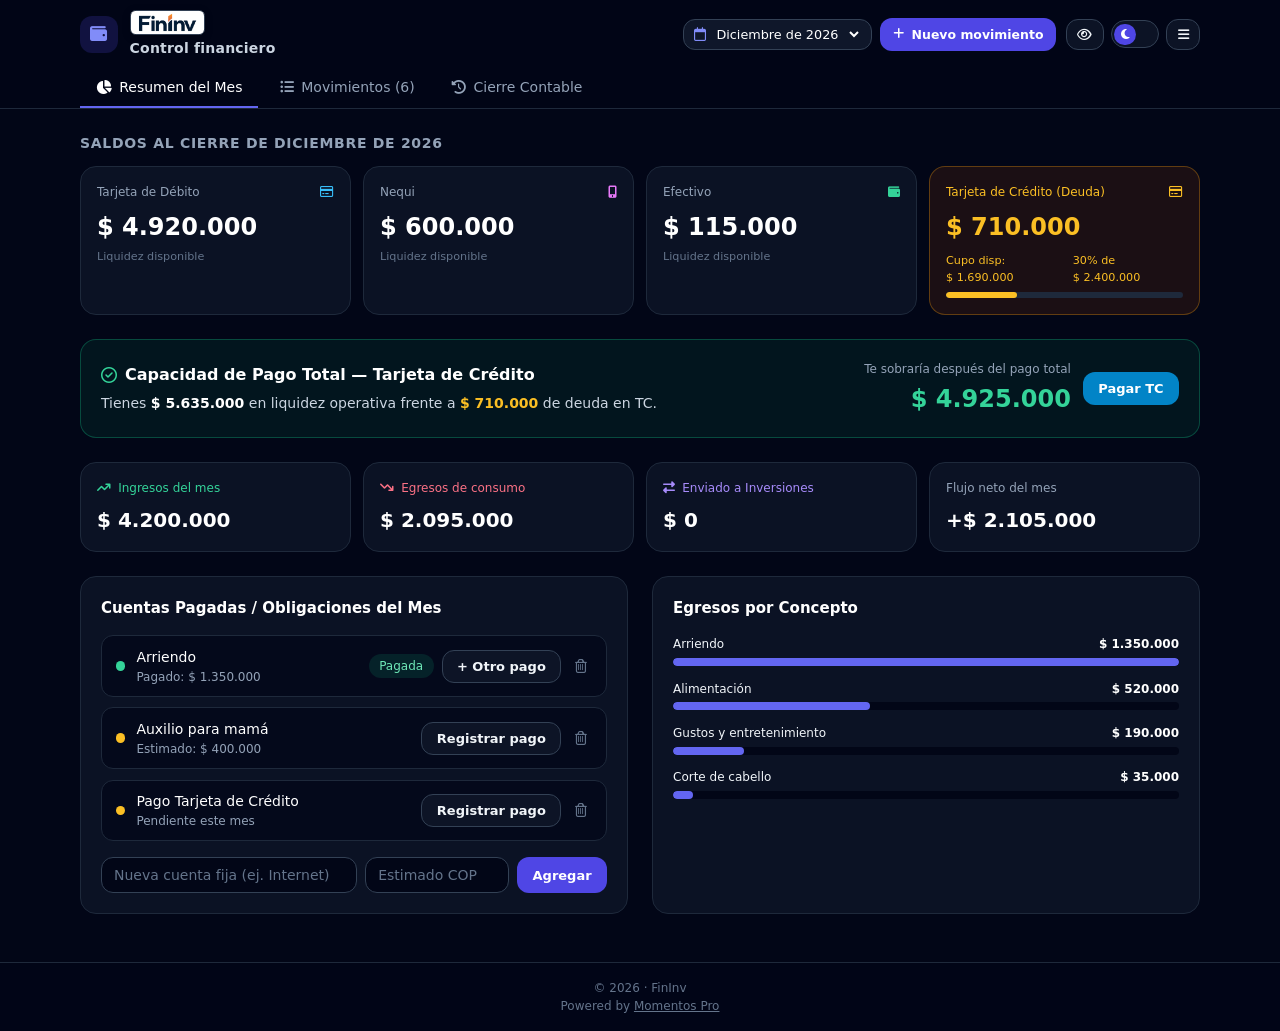
==== commit cdcd996d: "20261117075813pm" ====
--- a/index.html
+++ b/index.html
@@ -5,8 +5,8 @@
   <meta name="viewport" content="width=device-width, initial-scale=1.0" />
   <!-- SEO básico -->
   <title>FinInv</title>
-  <meta name="description" content="Contabilidad aXe: control financiero personal en pesos colombianos (COP) y gestión de inversiones en fondos simples y fragmentados, sincronizado con Google Sheets." />
-  <meta name="keywords" content="contabilidad personal, finanzas COP, control de gastos, inversiones, fondos de inversión, Google Sheets, Contabilidad aXe, Momentos Pro" />
+  <meta name="description" content="FinInv: control financiero personal en pesos colombianos (COP) y gestión de inversiones en fondos simples y fragmentados, sincronizado con Google Sheets." />
+  <meta name="keywords" content="finanzas personales, finanzas COP, control de gastos, inversiones, fondos de inversión, Google Sheets, FinInv, Momentos Pro" />
   <meta name="author" content="Momentos Pro" />
   <meta name="robots" content="index, follow" />
   <meta name="theme-color" content="#020617" />
@@ -14,22 +14,29 @@
 
   <!-- Manifest PWA & Favicon -->
   <link rel="manifest" href="manifest.json" />
-  <link rel="icon" href="recursos/media/global/fininv_favicon.ico" type="image/x-icon" />
-  <link rel="shortcut icon" href="recursos/media/global/fininv_favicon.ico" type="image/x-icon" />
+  <link rel="icon" href="/recursos/media/global/favicon_fininv.ico" sizes="64x64" type="image/x-icon" />
+  <link rel="icon" href="/recursos/media/global/favicon_fininv.png" sizes="100x100" type="image/png" />
+  <link rel="apple-touch-icon" href="/recursos/media/global/pwa_fininv_256x256.png" sizes="256x256" />
+  <meta name="apple-mobile-web-app-capable" content="yes" />
+  <meta name="apple-mobile-web-app-status-bar-style" content="black-translucent" />
+  <meta name="apple-mobile-web-app-title" content="FinInv" />
 
   <!-- Open Graph (Facebook, WhatsApp) -->
-  <meta property="og:title" content="Contabilidad aXe — Control Financiero e Inversiones" />
+  <meta property="og:title" content="FinInv — Control Financiero e Inversiones" />
   <meta property="og:description" content="Organiza tus cuentas, gastos, obligaciones fijas e inversiones en COP y USD con sincronización directa en Google Sheets." />
-  <meta property="og:image" content="https://fininv.momentospro.com/recursos/media/global/fininv_logo.avif" />
+  <meta property="og:image" content="https://fininv.momentospro.com/recursos/media/global/pwa_fininv_256x256.png" />
+  <meta property="og:image:type" content="image/png" />
+  <meta property="og:image:width" content="256" />
+  <meta property="og:image:height" content="256" />
   <meta property="og:url" content="https://fininv.momentospro.com/" />
   <meta property="og:type" content="website" />
   <meta property="og:locale" content="es_CO" />
 
   <!-- Twitter Cards -->
   <meta name="twitter:card" content="summary_large_image" />
-  <meta name="twitter:title" content="Contabilidad aXe — Control Financiero e Inversiones" />
+  <meta name="twitter:title" content="FinInv — Control Financiero e Inversiones" />
   <meta name="twitter:description" content="Control financiero personal en COP y portafolio de inversiones sincronizado con Google Sheets." />
-  <meta name="twitter:image" content="https://fininv.momentospro.com/recursos/media/global/fininv_logo.avif" />
+  <meta name="twitter:image" content="https://fininv.momentospro.com/recursos/media/global/pwa_fininv_256x256.png" />
   <meta name="twitter:url" content="https://fininv.momentospro.com/" />
 
   <!-- Schema.org: WebApplication + Contacto + Calificación 3 estrellas -->
@@ -37,13 +44,13 @@
   {
     "@context": "https://schema.org",
     "@type": "WebApplication",
-    "name": "Contabilidad aXe",
+    "name": "FinInv",
     "url": "https://fininv.momentospro.com/",
     "applicationCategory": "FinanceApplication",
     "operatingSystem": "Web",
     "inLanguage": "es-CO",
-    "description": "Plataforma web de control financiero personal en COP e inversiones en fondos simples y fragmentados, sincronizada con Google Sheets.",
-    "image": "https://fininv.momentospro.com/recursos/media/global/fininv_logo.avif",
+    "description": "Plataforma web de control financiero personal en COP e inversiones en fondos simples y fragmentados.",
+    "image": "https://fininv.momentospro.com/recursos/media/global/pwa_fininv_256x256.png",
     "telephone": "+57-301-152-9382",
     "address": {
       "@type": "PostalAddress",
@@ -113,6 +120,7 @@
   <script src="recursos/js/global/investments.js"></script>
   <script src="recursos/js/global/googleSheets.js"></script>
   <script src="recursos/js/global/copyright.js"></script>
+  <script src="recursos/js/global/pwa.js"></script>
 
   <!-- JS Vistas -->
   <script src="recursos/js/resumen/resumenView.js"></script>
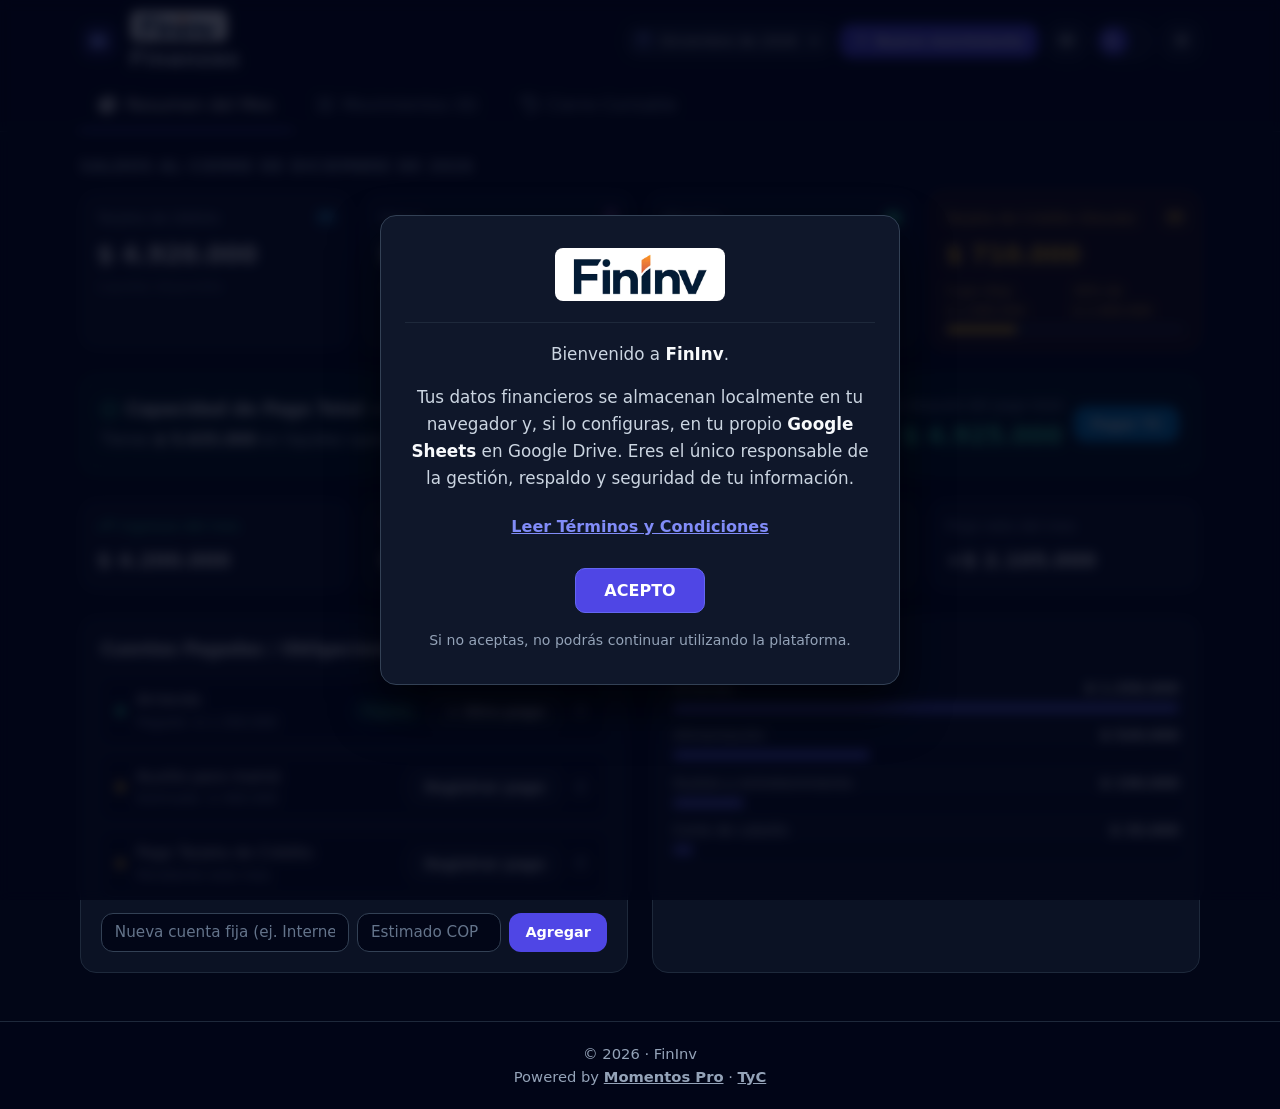
==== commit 6c618187: "2026111709501416pm" ====
--- a/index.html
+++ b/index.html
@@ -5,15 +5,15 @@
   <meta name="viewport" content="width=device-width, initial-scale=1.0" />
   <!-- SEO básico -->
   <title>FinInv</title>
-  <meta name="description" content="FinInv: control financiero personal en pesos colombianos (COP) y gestión de inversiones en fondos simples y fragmentados, sincronizado con Google Sheets." />
-  <meta name="keywords" content="finanzas personales, finanzas COP, control de gastos, inversiones, fondos de inversión, Google Sheets, FinInv, Momentos Pro" />
+  <meta name="description" content="FinInv: plataforma privada de control financiero personal multi-divisa e inversiones en cualquier moneda (COP, USD, EUR y más). Organiza cuentas, deudas, obligaciones e inversiones con tus datos en tu propio Google Sheets." />
+  <meta name="keywords" content="FinInv, finanzas personales, multi-divisa, múltiples monedas, control de gastos, inversiones multi-moneda, COP, USD, EUR, fondos de inversión, soberanía de datos, Google Sheets, Momentos Pro" />
   <meta name="author" content="Momentos Pro" />
   <meta name="robots" content="index, follow" />
   <meta name="theme-color" content="#020617" />
-  <link rel="canonical" href="https://fininv.momentospro.com/" />
+  <link rel="canonical" href="https://www.fininv.momentospro.com/" />
 
   <!-- Manifest PWA & Favicon -->
-  <link rel="manifest" href="manifest.json" />
+  <link rel="manifest" href="/manifest.json" />
   <link rel="icon" href="/recursos/media/global/favicon_fininv.ico" sizes="64x64" type="image/x-icon" />
   <link rel="icon" href="/recursos/media/global/favicon_fininv.png" sizes="100x100" type="image/png" />
   <link rel="apple-touch-icon" href="/recursos/media/global/pwa_fininv_256x256.png" sizes="256x256" />
@@ -23,21 +23,21 @@
 
   <!-- Open Graph (Facebook, WhatsApp) -->
   <meta property="og:title" content="FinInv — Control Financiero e Inversiones" />
-  <meta property="og:description" content="Organiza tus cuentas, gastos, obligaciones fijas e inversiones en COP y USD con sincronización directa en Google Sheets." />
-  <meta property="og:image" content="https://fininv.momentospro.com/recursos/media/global/pwa_fininv_256x256.png" />
+  <meta property="og:description" content="Organiza tus cuentas, gastos, obligaciones fijas e inversiones en múltiples divisas con sincronización directa en Google Sheets." />
+  <meta property="og:image" content="https://www.fininv.momentospro.com/recursos/media/global/pwa_fininv_256x256.png" />
   <meta property="og:image:type" content="image/png" />
   <meta property="og:image:width" content="256" />
   <meta property="og:image:height" content="256" />
-  <meta property="og:url" content="https://fininv.momentospro.com/" />
+  <meta property="og:url" content="https://www.fininv.momentospro.com/" />
   <meta property="og:type" content="website" />
   <meta property="og:locale" content="es_CO" />
 
   <!-- Twitter Cards -->
   <meta name="twitter:card" content="summary_large_image" />
   <meta name="twitter:title" content="FinInv — Control Financiero e Inversiones" />
-  <meta name="twitter:description" content="Control financiero personal en COP y portafolio de inversiones sincronizado con Google Sheets." />
-  <meta name="twitter:image" content="https://fininv.momentospro.com/recursos/media/global/pwa_fininv_256x256.png" />
-  <meta name="twitter:url" content="https://fininv.momentospro.com/" />
+  <meta name="twitter:description" content="Control financiero personal multi-divisa y portafolio de inversiones sincronizado con Google Sheets." />
+  <meta name="twitter:image" content="https://www.fininv.momentospro.com/recursos/media/global/pwa_fininv_256x256.png" />
+  <meta name="twitter:url" content="https://www.fininv.momentospro.com/" />
 
   <!-- Schema.org: WebApplication + Contacto + Calificación 3 estrellas -->
   <script type="application/ld+json">
@@ -45,12 +45,13 @@
     "@context": "https://schema.org",
     "@type": "WebApplication",
     "name": "FinInv",
-    "url": "https://fininv.momentospro.com/",
+    "url": "https://www.fininv.momentospro.com/",
+    "mainEntityOfPage": "https://www.fininv.momentospro.com/sobre/",
     "applicationCategory": "FinanceApplication",
     "operatingSystem": "Web",
     "inLanguage": "es-CO",
-    "description": "Plataforma web de control financiero personal en COP e inversiones en fondos simples y fragmentados.",
-    "image": "https://fininv.momentospro.com/recursos/media/global/pwa_fininv_256x256.png",
+    "description": "Plataforma web de control financiero personal multi-divisa e inversiones en fondos simples y fragmentados.",
+    "image": "https://www.fininv.momentospro.com/recursos/media/global/pwa_fininv_256x256.png",
     "telephone": "+57-301-152-9382",
     "address": {
       "@type": "PostalAddress",
@@ -77,20 +78,20 @@
   <link rel="stylesheet" href="https://cdnjs.cloudflare.com/ajax/libs/font-awesome/6.5.0/css/all.min.css" />
 
   <!-- CSS Global -->
-  <link rel="stylesheet" href="recursos/css/global/base.css" />
-  <link rel="stylesheet" href="recursos/css/global/header.css" />
-  <link rel="stylesheet" href="recursos/css/global/footer.css" />
-  <link rel="stylesheet" href="recursos/css/modales/modales.css" />
+  <link rel="stylesheet" href="/recursos/css/global/base.css" />
+  <link rel="stylesheet" href="/recursos/css/global/header.css" />
+  <link rel="stylesheet" href="/recursos/css/global/footer.css" />
+  <link rel="stylesheet" href="/recursos/css/modales/modales.css" />
 
   <!-- CSS por Módulo (Breakpoints sin colisión: <=1024px móvil, >=1025px PC) -->
-  <link rel="stylesheet" href="recursos/css/resumen/movil.css" media="(max-width: 1024px)" />
-  <link rel="stylesheet" href="recursos/css/resumen/pc.css" media="(min-width: 1025px)" />
-  <link rel="stylesheet" href="recursos/css/movimientos/movil.css" media="(max-width: 1024px)" />
-  <link rel="stylesheet" href="recursos/css/movimientos/pc.css" media="(min-width: 1025px)" />
-  <link rel="stylesheet" href="recursos/css/cierres/movil.css" media="(max-width: 1024px)" />
-  <link rel="stylesheet" href="recursos/css/cierres/pc.css" media="(min-width: 1025px)" />
-  <link rel="stylesheet" href="recursos/css/inversiones/movil.css" media="(max-width: 1024px)" />
-  <link rel="stylesheet" href="recursos/css/inversiones/pc.css" media="(min-width: 1025px)" />
+  <link rel="stylesheet" href="/recursos/css/resumen/movil.css" media="(max-width: 1024px)" />
+  <link rel="stylesheet" href="/recursos/css/resumen/pc.css" media="(min-width: 1025px)" />
+  <link rel="stylesheet" href="/recursos/css/movimientos/movil.css" media="(max-width: 1024px)" />
+  <link rel="stylesheet" href="/recursos/css/movimientos/pc.css" media="(min-width: 1025px)" />
+  <link rel="stylesheet" href="/recursos/css/cierres/movil.css" media="(max-width: 1024px)" />
+  <link rel="stylesheet" href="/recursos/css/cierres/pc.css" media="(min-width: 1025px)" />
+  <link rel="stylesheet" href="/recursos/css/inversiones/movil.css" media="(max-width: 1024px)" />
+  <link rel="stylesheet" href="/recursos/css/inversiones/pc.css" media="(min-width: 1025px)" />
 
   <!-- Google Identity Services (opcional para modo OAuth) -->
   <script src="https://accounts.google.com/gsi/client" async defer></script>
@@ -112,30 +113,36 @@
   <!-- Contenedor de Modales -->
   <div id="modales-root"></div>
 
+  <!-- Contenedor - Banner de Términos y Condiciones -->
+  <div id="tyc-container"></div>
+
   <!-- JS Global -->
-  <script src="recursos/js/global/gateway.js"></script>
-  <script src="recursos/js/global/format.js"></script>
-  <script src="recursos/js/global/storage.js"></script>
-  <script src="recursos/js/global/accounting.js"></script>
-  <script src="recursos/js/global/investments.js"></script>
-  <script src="recursos/js/global/googleSheets.js"></script>
-  <script src="recursos/js/global/copyright.js"></script>
-  <script src="recursos/js/global/pwa.js"></script>
+  <script src="/recursos/js/global/gateway.js"></script>
+  <script src="/recursos/js/global/format.js"></script>
+  <script src="/recursos/js/global/storage.js"></script>
+  <script src="/recursos/js/global/accounting.js"></script>
+  <script src="/recursos/js/global/investments.js"></script>
+  <script src="/recursos/js/global/googleSheets.js"></script>
+  <script src="/recursos/js/global/copyright.js"></script>
+  <script src="/recursos/js/global/pwa.js"></script>
 
   <!-- JS Vistas -->
-  <script src="recursos/js/resumen/resumenView.js"></script>
-  <script src="recursos/js/movimientos/movimientosView.js"></script>
-  <script src="recursos/js/cierres/cierresView.js"></script>
-  <script src="recursos/js/inversiones/inversionesView.js"></script>
+  <script src="/recursos/js/resumen/resumenView.js"></script>
+  <script src="/recursos/js/movimientos/movimientosView.js"></script>
+  <script src="/recursos/js/cierres/cierresView.js"></script>
+  <script src="/recursos/js/inversiones/inversionesView.js"></script>
 
   <!-- JS Modales -->
-  <script src="recursos/js/modales/datePicker.js"></script>
-  <script src="recursos/js/modales/movementModal.js"></script>
-  <script src="recursos/js/modales/accountsModal.js"></script>
-  <script src="recursos/js/modales/googleModal.js"></script>
-  <script src="recursos/js/modales/investmentModal.js"></script>
+  <script src="/recursos/js/modales/datePicker.js"></script>
+  <script src="/recursos/js/modales/movementModal.js"></script>
+  <script src="/recursos/js/modales/accountsModal.js"></script>
+  <script src="/recursos/js/modales/googleModal.js"></script>
+  <script src="/recursos/js/modales/investmentModal.js"></script>
 
   <!-- Inicializador Principal -->
-  <script src="recursos/js/global/appState.js"></script>
+  <script src="/recursos/js/global/appState.js"></script>
+
+  <!-- Validador de Términos y Condiciones -->
+  <script src="/recursos/js/tyc/validador.js"></script>
 </body>
 </html>
--- a/recursos/css/global/base.css
+++ b/recursos/css/global/base.css
@@ -144,7 +144,7 @@
 }
 
 .section-title-upper {
-  font-size: 0.875rem;
+  font-size: 0.95rem;
   font-weight: 600;
   text-transform: uppercase;
   letter-spacing: 0.05em;
@@ -153,7 +153,7 @@
 }
 
 .section-title {
-  font-size: 0.9375rem;
+  font-size: 1.05rem;
   font-weight: 600;
   color: var(--text-strong);
   margin: 0 0 1rem;
@@ -167,8 +167,8 @@
   gap: 0.45rem;
   border-radius: 0.75rem;
   border: 1px solid transparent;
-  padding: 0.5rem 0.9rem;
-  font-size: 0.8125rem;
+  padding: 0.55rem 0.95rem;
+  font-size: 0.9rem;
   font-weight: 600;
   transition: background-color 0.15s ease, border-color 0.15s ease, opacity 0.15s ease;
   background: transparent;
@@ -199,7 +199,11 @@
 }
 
 .btn-icon-only {
-  padding: 0.5rem 0.65rem;
+  width: 2.35rem;
+  height: 2.35rem;
+  padding: 0;
+  font-size: 0.95rem;
+  border-radius: 0.75rem;
 }
 
 .btn-sky {
@@ -239,8 +243,8 @@
   border-radius: 0.75rem;
   border: 1px solid var(--border-input);
   background: var(--bg-input);
-  padding: 0.55rem 0.75rem;
-  font-size: 0.875rem;
+  padding: 0.6rem 0.8rem;
+  font-size: 0.95rem;
   color: var(--text-strong);
   outline: none;
 }
@@ -260,8 +264,8 @@
   align-items: center;
   gap: 0.35rem;
   border-radius: 9999px;
-  padding: 0.2rem 0.65rem;
-  font-size: 0.75rem;
+  padding: 0.22rem 0.7rem;
+  font-size: 0.82rem;
   font-weight: 500;
 }
 
--- a/recursos/css/global/header.css
+++ b/recursos/css/global/header.css
@@ -29,7 +29,7 @@
 .top-utility-group {
   display: flex;
   align-items: center;
-  gap: 0.45rem;
+  gap: 0.55rem;
   flex-shrink: 0;
 }
 
@@ -60,15 +60,15 @@
 
 .brand-logo-img {
   display: block;
-  height: 1.55rem;
+  height: 2rem;
   width: auto;
-  max-width: 9rem;
+  max-width: 11rem;
   object-fit: cover;
-  border-radius: 0.35rem;
+  border-radius: 0.4rem;
   border: 1px solid var(--border-input);
   background: var(--bg-card);
   box-shadow: 0 2px 8px rgba(0, 0, 0, 0.18);
-  margin-bottom: 0.15rem;
+  margin-bottom: 0.2rem;
 }
 
 :root[data-theme="light"] .brand-logo-img {
@@ -78,18 +78,19 @@
 
 .brand-title {
   margin: 0;
-  font-size: 1.05rem;
+  font-size: 1.2rem;
   font-weight: 700;
   color: var(--text-strong);
   line-height: 1.25;
 }
 
 .brand-subtitle {
-  margin: 0.1rem 0 0;
-  font-size: 0.875rem;
-  font-weight: 600;
+  margin: 0.15rem 0 0;
+  font-size: 1.35rem;
+  font-weight: 700;
   letter-spacing: 0.015em;
   color: var(--text-soft);
+  line-height: 1.2;
 }
 
 .header-actions {
@@ -114,7 +115,7 @@
 
 .month-select-wrap i {
   color: #818cf8;
-  font-size: 0.85rem;
+  font-size: 0.95rem;
   flex-shrink: 0;
 }
 
@@ -124,7 +125,7 @@
   border: none;
   background: transparent;
   color: var(--text-strong);
-  font-size: 0.8rem;
+  font-size: 0.9rem;
   outline: none;
   padding-right: 0.15rem;
   text-overflow: ellipsis;
@@ -133,8 +134,8 @@
 #btn-new-movement {
   flex-shrink: 0;
   white-space: nowrap;
-  padding: 0.48rem 0.75rem;
-  font-size: 0.78rem;
+  padding: 0.5rem 0.85rem;
+  font-size: 0.88rem;
 }
 
 .month-select option {
@@ -159,12 +160,12 @@
   display: flex;
   align-items: center;
   justify-content: center;
-  gap: 0.45rem;
+  gap: 0.55rem;
   border: none;
   border-bottom: 2px solid transparent;
   background: transparent;
-  padding: 0.65rem 0.75rem;
-  font-size: 0.875rem;
+  padding: 0.85rem 0.9rem;
+  font-size: 1.05rem;
   font-weight: 500;
   color: var(--text-muted);
   transition: color 0.15s ease, border-color 0.15s ease;
@@ -183,8 +184,8 @@
   border-radius: 9999px;
   background: var(--border-subtle);
   color: var(--text-main);
-  padding: 0.1rem 0.45rem;
-  font-size: 0.65rem;
+  padding: 0.15rem 0.55rem;
+  font-size: 0.8rem;
   font-weight: 600;
 }
 
@@ -223,7 +224,7 @@
 
   .tab-btn {
     justify-content: flex-start;
-    padding: 0.65rem 1rem;
+    padding: 0.85rem 1.15rem;
   }
 
   .tab-badge-mobile {
@@ -238,33 +239,33 @@
 /* Theme pill toggle */
 .theme-switch {
   position: relative;
-  width: 3rem;
-  height: 1.75rem;
+  width: 3.7rem;
+  height: 2.35rem;
   border-radius: 9999px;
   border: 1px solid var(--border-input);
   background: var(--bg-btn-sec);
-  padding: 0.15rem;
+  padding: 0.22rem;
   display: inline-flex;
   align-items: center;
   transition: background-color 0.2s ease, border-color 0.2s ease;
 }
 
 .theme-switch-thumb {
-  width: 1.35rem;
-  height: 1.35rem;
+  width: 1.8rem;
+  height: 1.8rem;
   border-radius: 9999px;
   background: var(--indigo);
   color: #ffffff;
   display: flex;
   align-items: center;
   justify-content: center;
-  font-size: 0.72rem;
+  font-size: 0.85rem;
   transform: translateX(0);
   transition: transform 0.2s ease, background-color 0.2s ease;
 }
 
 .theme-switch.is-light .theme-switch-thumb {
-  transform: translateX(1.2rem);
+  transform: translateX(1.35rem);
   background: #f59e0b;
 }
 
@@ -292,7 +293,7 @@
   right: 0;
   top: calc(100% + 0.5rem);
   z-index: 45;
-  width: 16.5rem;
+  width: 18rem;
   border-radius: 1rem;
   border: 1px solid var(--border-input);
   background: var(--bg-card);
@@ -323,12 +324,12 @@
   width: 100%;
   display: flex;
   align-items: center;
-  gap: 0.65rem;
+  gap: 0.75rem;
   border: none;
   border-radius: 0.65rem;
   background: transparent;
-  padding: 0.6rem 0.75rem;
-  font-size: 0.8125rem;
+  padding: 0.7rem 0.85rem;
+  font-size: 0.95rem;
   font-weight: 500;
   color: var(--text-main);
   text-align: left;
@@ -340,7 +341,8 @@
 }
 
 .dropdown-item i {
-  width: 1rem;
+  width: 1.15rem;
+  font-size: 1rem;
   text-align: center;
   color: var(--text-muted);
 }
@@ -360,8 +362,8 @@
 }
 
 .dropdown-section-label {
-  padding: 0.25rem 0.75rem 0.1rem;
-  font-size: 0.65rem;
+  padding: 0.3rem 0.85rem 0.15rem;
+  font-size: 0.75rem;
   font-weight: 600;
   text-transform: uppercase;
   letter-spacing: 0.06em;
@@ -387,9 +389,9 @@
 .dropdown-footer {
   border-top: 1px solid var(--border-subtle);
   background: var(--bg-subtle);
-  padding: 0.65rem 0.85rem;
+  padding: 0.75rem 0.85rem;
   text-align: center;
-  font-size: 0.7rem;
-  line-height: 1.4;
-  color: var(--text-dim);
-}
+  font-size: 0.85rem;
+  line-height: 1.5;
+  color: var(--text-muted);
+}
--- a/recursos/css/global/footer.css
+++ b/recursos/css/global/footer.css
@@ -1,8 +1,14 @@
 .app-footer {
   border-top: 1px solid var(--border-subtle);
   background: var(--bg-header);
-  padding: 1rem;
+  padding: 1.25rem 1rem;
   text-align: center;
-  font-size: 0.75rem;
-  color: var(--text-dim);
+  font-size: 0.92rem;
+  line-height: 1.6;
+  color: var(--text-muted);
 }
+
+.app-footer a {
+  color: var(--text-main);
+  font-weight: 600;
+}
--- a/recursos/css/modales/modales.css
+++ b/recursos/css/modales/modales.css
@@ -20,6 +20,38 @@
   background: var(--bg-card);
   padding: 1.25rem 1.5rem;
   box-shadow: 0 25px 50px -12px rgba(0, 0, 0, 0.45);
+  scrollbar-width: thin;
+  scrollbar-color: rgba(148, 163, 184, 0.35) transparent;
+}
+
+.modal-box::-webkit-scrollbar,
+.config-list::-webkit-scrollbar,
+.code-preview::-webkit-scrollbar {
+  width: 6px;
+  height: 6px;
+}
+
+.modal-box::-webkit-scrollbar-track {
+  background: transparent;
+  margin: 0.85rem 0;
+}
+
+.config-list::-webkit-scrollbar-track,
+.code-preview::-webkit-scrollbar-track {
+  background: transparent;
+}
+
+.modal-box::-webkit-scrollbar-thumb,
+.config-list::-webkit-scrollbar-thumb,
+.code-preview::-webkit-scrollbar-thumb {
+  background: rgba(148, 163, 184, 0.35);
+  border-radius: 9999px;
+}
+
+.modal-box::-webkit-scrollbar-thumb:hover,
+.config-list::-webkit-scrollbar-thumb:hover,
+.code-preview::-webkit-scrollbar-thumb:hover {
+  background: rgba(148, 163, 184, 0.55);
 }
 
 .modal-header {
@@ -32,14 +64,14 @@
 
 .modal-title {
   margin: 0;
-  font-size: 1.125rem;
+  font-size: 1.25rem;
   font-weight: 600;
   color: var(--text-strong);
 }
 
 .modal-subtitle {
-  margin: 0.15rem 0 0;
-  font-size: 0.75rem;
+  margin: 0.2rem 0 0;
+  font-size: 0.88rem;
   color: var(--text-muted);
 }
 
@@ -79,8 +111,8 @@
   border: none;
   border-radius: 0.55rem;
   background: transparent;
-  padding: 0.5rem;
-  font-size: 0.75rem;
+  padding: 0.55rem;
+  font-size: 0.88rem;
   font-weight: 600;
   color: var(--text-muted);
 }
@@ -127,8 +159,8 @@
 
 .field-label {
   display: block;
-  margin-bottom: 0.3rem;
-  font-size: 0.75rem;
+  margin-bottom: 0.35rem;
+  font-size: 0.88rem;
   font-weight: 500;
   color: var(--text-muted);
 }
@@ -137,14 +169,14 @@
   display: flex;
   align-items: center;
   justify-content: space-between;
-  margin-bottom: 0.3rem;
+  margin-bottom: 0.35rem;
 }
 
 .link-btn {
   border: none;
   background: transparent;
   color: #818cf8;
-  font-size: 0.75rem;
+  font-size: 0.85rem;
   font-weight: 500;
   padding: 0;
 }
@@ -155,8 +187,8 @@
 
 .alert-banner {
   border-radius: 0.75rem;
-  padding: 0.65rem 0.85rem;
-  font-size: 0.75rem;
+  padding: 0.7rem 0.9rem;
+  font-size: 0.86rem;
   margin-bottom: 0.9rem;
 }
 
@@ -297,7 +329,10 @@
   gap: 0.5rem;
   max-height: 15rem;
   overflow-y: auto;
+  padding-right: 0.35rem;
   margin-bottom: 0.85rem;
+  scrollbar-width: thin;
+  scrollbar-color: rgba(148, 163, 184, 0.35) transparent;
 }
 
 .config-item {
--- a/recursos/css/resumen/movil.css
+++ b/recursos/css/resumen/movil.css
@@ -26,7 +26,7 @@
   display: flex;
   align-items: center;
   justify-content: space-between;
-  font-size: 0.75rem;
+  font-size: 0.9rem;
   font-weight: 500;
   color: var(--text-muted);
 }
@@ -48,7 +48,7 @@
 
 .account-sub {
   margin: 0.25rem 0 0;
-  font-size: 0.7rem;
+  font-size: 0.82rem;
   color: var(--text-dim);
 }
 
@@ -56,7 +56,7 @@
   margin-top: 0.5rem;
   display: flex;
   justify-content: space-between;
-  font-size: 0.7rem;
+  font-size: 0.82rem;
   color: var(--amber);
 }
 
@@ -100,14 +100,14 @@
   align-items: center;
   gap: 0.5rem;
   margin: 0;
-  font-size: 1rem;
+  font-size: 1.08rem;
   font-weight: 600;
   color: var(--text-strong);
 }
 
 .thermometer-desc {
   margin: 0.35rem 0 0;
-  font-size: 0.875rem;
+  font-size: 0.95rem;
   color: var(--text-soft);
 }
 
@@ -147,7 +147,7 @@
   display: flex;
   align-items: center;
   gap: 0.45rem;
-  font-size: 0.75rem;
+  font-size: 0.88rem;
   font-weight: 500;
 }
 
@@ -203,14 +203,14 @@
 
 .obligation-name {
   margin: 0;
-  font-size: 0.875rem;
+  font-size: 0.95rem;
   font-weight: 500;
   color: var(--text-strong);
 }
 
 .obligation-sub {
   margin: 0;
-  font-size: 0.75rem;
+  font-size: 0.85rem;
   color: var(--text-muted);
 }
 
@@ -236,7 +236,7 @@
 .cat-bar-head {
   display: flex;
   justify-content: space-between;
-  font-size: 0.75rem;
+  font-size: 0.88rem;
   margin-bottom: 0.3rem;
 }
 
--- a/recursos/css/inversiones/movil.css
+++ b/recursos/css/inversiones/movil.css
@@ -48,7 +48,7 @@
 
 .inv-fund-title {
   margin: 0;
-  font-size: 1rem;
+  font-size: 1.1rem;
   font-weight: 600;
   color: var(--text-strong);
 }
@@ -69,7 +69,7 @@
 
 .inv-fund-subval {
   margin: 0.15rem 0 0;
-  font-size: 0.78rem;
+  font-size: 0.88rem;
   color: var(--text-muted);
 }
 
@@ -88,13 +88,13 @@
 
 .inv-mini-label {
   margin: 0;
-  font-size: 0.68rem;
+  font-size: 0.8rem;
   color: var(--text-muted);
 }
 
 .inv-mini-val {
   margin: 0.15rem 0 0;
-  font-size: 0.85rem;
+  font-size: 0.95rem;
   font-weight: 600;
   color: var(--text-strong);
 }
@@ -127,6 +127,6 @@
 }
 
 .inv-actions-row .btn {
-  padding: 0.4rem 0.7rem;
-  font-size: 0.75rem;
+  padding: 0.48rem 0.8rem;
+  font-size: 0.85rem;
 }
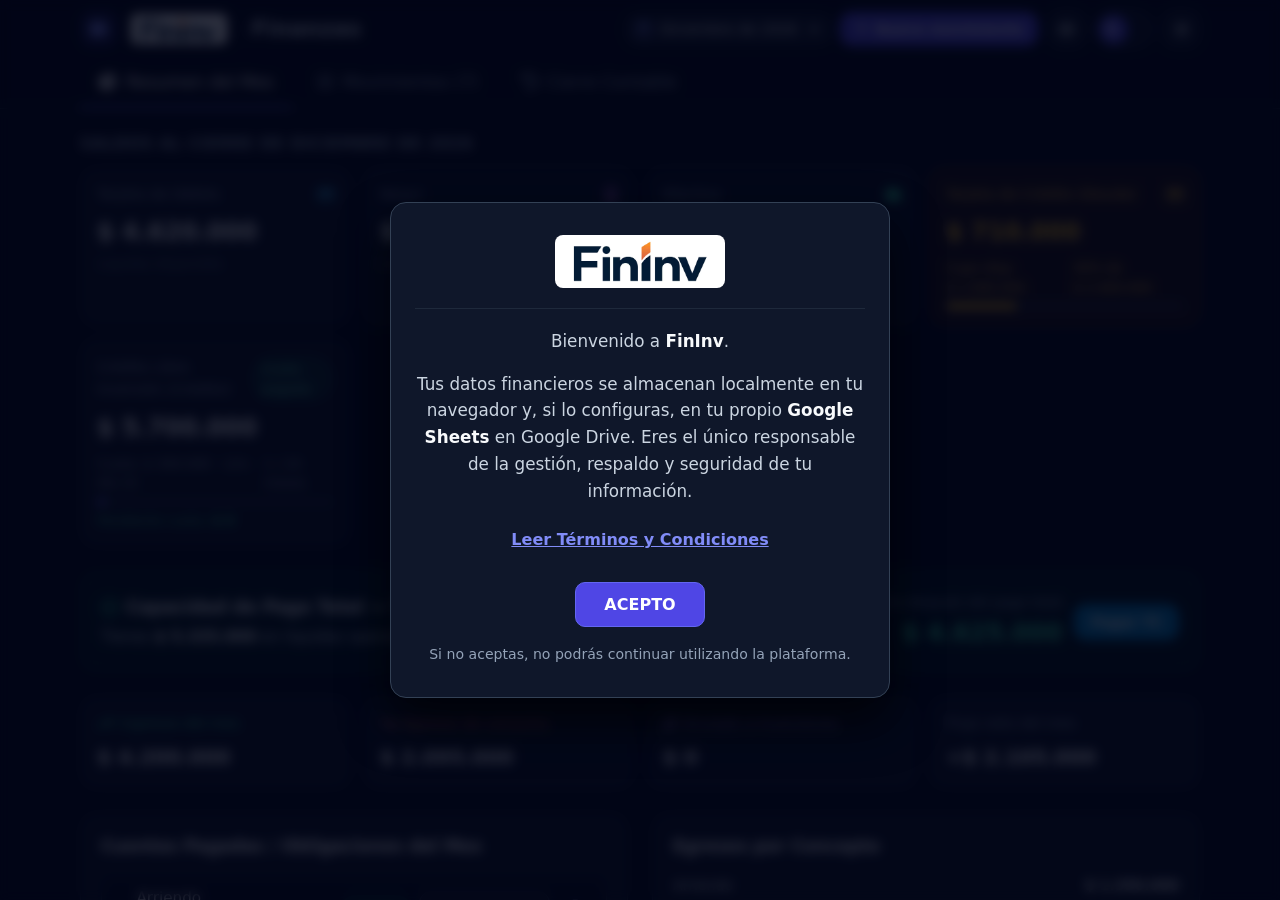
==== commit 130d4461: "20261119022652pm" ====
--- a/index.html
+++ b/index.html
@@ -92,22 +92,20 @@
   <link rel="stylesheet" href="/recursos/css/cierres/pc.css" media="(min-width: 1025px)" />
   <link rel="stylesheet" href="/recursos/css/inversiones/movil.css" media="(max-width: 1024px)" />
   <link rel="stylesheet" href="/recursos/css/inversiones/pc.css" media="(min-width: 1025px)" />
-
-  <!-- Google Identity Services (opcional para modo OAuth) -->
-  <script src="https://accounts.google.com/gsi/client" async defer></script>
 </head>
 <body>
   <div class="app-shell">
     <div id="header-root"></div>
 
-    <main id="main-root" class="main-container">
-      <section id="view-resumen" class="tab-view"></section>
-      <section id="view-movimientos" class="tab-view hidden"></section>
-      <section id="view-cierres" class="tab-view hidden"></section>
-      <section id="view-inversiones" class="tab-view hidden"></section>
-    </main>
-
-    <div id="footer-root"></div>
+    <div class="app-scroll-body">
+      <main id="main-root" class="main-container">
+        <section id="view-resumen" class="tab-view"></section>
+        <section id="view-movimientos" class="tab-view hidden"></section>
+        <section id="view-cierres" class="tab-view hidden"></section>
+        <section id="view-inversiones" class="tab-view hidden"></section>
+        <section id="view-prestamos" class="tab-view hidden"></section>
+      </main>
+    </div>
   </div>
 
   <!-- Contenedor de Modales -->
@@ -131,13 +129,17 @@
   <script src="/recursos/js/movimientos/movimientosView.js"></script>
   <script src="/recursos/js/cierres/cierresView.js"></script>
   <script src="/recursos/js/inversiones/inversionesView.js"></script>
+  <script src="/recursos/js/prestamos/prestamosView.js"></script>
 
   <!-- JS Modales -->
   <script src="/recursos/js/modales/datePicker.js"></script>
   <script src="/recursos/js/modales/movementModal.js"></script>
   <script src="/recursos/js/modales/accountsModal.js"></script>
   <script src="/recursos/js/modales/googleModal.js"></script>
+  <script src="/recursos/js/modales/usersModal.js"></script>
   <script src="/recursos/js/modales/investmentModal.js"></script>
+  <script src="/recursos/js/modales/loanModal.js"></script>
+  <script src="/recursos/js/modales/resetModal.js"></script>
 
   <!-- Inicializador Principal -->
   <script src="/recursos/js/global/appState.js"></script>
--- a/recursos/css/global/base.css
+++ b/recursos/css/global/base.css
@@ -108,9 +108,40 @@
 }
 
 .app-shell {
-  min-height: 100vh;
+  height: 100vh;
+  height: 100dvh;
   display: flex;
   flex-direction: column;
+  max-width: 100vw;
+  overflow: hidden;
+}
+
+.app-scroll-body {
+  flex: 1;
+  min-height: 0;
+  overflow-y: auto;
+  overflow-x: clip;
+  display: flex;
+  flex-direction: column;
+  scrollbar-width: thin;
+  scrollbar-color: rgba(148, 163, 184, 0.35) transparent;
+}
+
+.app-scroll-body::-webkit-scrollbar {
+  width: 6px;
+}
+
+.app-scroll-body::-webkit-scrollbar-track {
+  background: transparent;
+}
+
+.app-scroll-body::-webkit-scrollbar-thumb {
+  background: rgba(148, 163, 184, 0.35);
+  border-radius: 9999px;
+}
+
+.app-scroll-body::-webkit-scrollbar-thumb:hover {
+  background: rgba(148, 163, 184, 0.55);
 }
 
 .main-container {
@@ -119,12 +150,15 @@
   margin: 0 auto;
   padding: 1.5rem 1rem 3rem;
   flex: 1;
+  min-width: 0;
 }
 
 .tab-view {
   display: flex;
   flex-direction: column;
   gap: 1.5rem;
+  min-width: 0;
+  max-width: 100%;
 }
 
 /* Tarjetas y superficies */
@@ -133,10 +167,13 @@
   border: 1px solid var(--border-subtle);
   border-radius: 1rem;
   padding: 1.25rem;
+  min-width: 0;
+  max-width: 100%;
 }
 
 .section-header {
   display: flex;
+  flex-wrap: wrap;
   align-items: center;
   justify-content: space-between;
   gap: 0.75rem;
@@ -206,6 +243,26 @@
   border-radius: 0.75rem;
 }
 
+.icon-delete-btn {
+  border: none;
+  background: transparent;
+  color: var(--text-dim);
+  padding: 0.5rem;
+  min-width: 2.15rem;
+  min-height: 2.15rem;
+  font-size: 1.05rem;
+  border-radius: 0.55rem;
+  display: inline-flex;
+  align-items: center;
+  justify-content: center;
+  transition: background-color 0.15s ease, color 0.15s ease;
+}
+
+.icon-delete-btn:hover {
+  background: var(--rose-bg);
+  color: var(--rose);
+}
+
 .btn-sky {
   background: #0284c7;
   color: #ffffff;
@@ -240,6 +297,8 @@
 .input,
 .select {
   width: 100%;
+  min-width: 0;
+  max-width: 100%;
   border-radius: 0.75rem;
   border: 1px solid var(--border-input);
   background: var(--bg-input);
--- a/recursos/css/global/header.css
+++ b/recursos/css/global/header.css
@@ -1,6 +1,6 @@
 #header-root {
-  position: sticky;
-  top: 0;
+  flex-shrink: 0;
+  position: relative;
   z-index: 30;
 }
 
@@ -59,7 +59,7 @@
 }
 
 .brand-logo-img {
-  display: block;
+  display: none;
   height: 2rem;
   width: auto;
   max-width: 11rem;
@@ -68,7 +68,7 @@
   border: 1px solid var(--border-input);
   background: var(--bg-card);
   box-shadow: 0 2px 8px rgba(0, 0, 0, 0.18);
-  margin-bottom: 0.2rem;
+  margin-bottom: 0;
 }
 
 :root[data-theme="light"] .brand-logo-img {
@@ -85,7 +85,7 @@
 }
 
 .brand-subtitle {
-  margin: 0.15rem 0 0;
+  margin: 0;
   font-size: 1.35rem;
   font-weight: 700;
   letter-spacing: 0.015em;
@@ -95,10 +95,11 @@
 
 .header-actions {
   display: flex;
-  flex-wrap: nowrap;
+  flex-wrap: wrap;
   align-items: center;
   justify-content: space-between;
   gap: 0.5rem;
+  min-width: 0;
 }
 
 .month-select-wrap {
@@ -202,6 +203,21 @@
 
   .brand-bar {
     display: contents;
+  }
+
+  .brand-text-group {
+    display: flex;
+    align-items: center;
+    gap: 0.7rem;
+  }
+
+  .brand-logo-img {
+    display: block;
+  }
+
+  .brand-subtitle {
+    padding-left: 0.7rem;
+    border-left: 1px solid var(--border-input);
   }
 
   .header-actions {
@@ -387,11 +403,22 @@
 }
 
 .dropdown-footer {
+  display: flex;
+  flex-direction: column;
+  align-items: center;
+  gap: 0.35rem;
   border-top: 1px solid var(--border-subtle);
   background: var(--bg-subtle);
-  padding: 0.75rem 0.85rem;
+  padding: 0.85rem 0.9rem;
   text-align: center;
-  font-size: 0.85rem;
-  line-height: 1.5;
+  font-size: 0.78rem;
+  line-height: 1.45;
   color: var(--text-muted);
 }
+
+.dropdown-footer-logo {
+  height: 1.35rem;
+  width: auto;
+  object-fit: contain;
+  opacity: 0.9;
+}
--- a/recursos/css/global/footer.css
+++ b/recursos/css/global/footer.css
@@ -1,11 +1,36 @@
 .app-footer {
   border-top: 1px solid var(--border-subtle);
   background: var(--bg-header);
-  padding: 1.25rem 1rem;
+  padding: 1.5rem 1rem;
   text-align: center;
   font-size: 0.92rem;
   line-height: 1.6;
   color: var(--text-muted);
+  display: flex;
+  flex-direction: column;
+  align-items: center;
+  gap: 0.65rem;
+}
+
+.footer-brand {
+  display: flex;
+  align-items: center;
+  justify-content: center;
+}
+
+.footer-logo-img {
+  display: block;
+  height: 2rem;
+  width: auto;
+  border-radius: 0.45rem;
+  border: 1px solid var(--border-input);
+  background: var(--bg-card);
+  box-shadow: 0 4px 14px rgba(0, 0, 0, 0.22);
+}
+
+:root[data-theme="light"] .footer-logo-img {
+  border-color: rgba(15, 23, 42, 0.06);
+  box-shadow: none;
 }
 
 .app-footer a {
--- a/recursos/css/modales/modales.css
+++ b/recursos/css/modales/modales.css
@@ -7,31 +7,86 @@
   justify-content: center;
   background: rgba(2, 6, 23, 0.82);
   backdrop-filter: blur(4px);
-  padding: 0.75rem;
+  padding: 1.5rem 1rem;
+  overflow: hidden;
 }
 
 .modal-box {
   width: 100%;
-  max-width: 32rem;
-  max-height: 92vh;
+  max-width: 31rem;
+  max-height: min(74vh, 35rem);
   overflow-y: auto;
-  border-radius: 1rem;
+  overflow-x: hidden;
+  border-radius: 1.15rem;
   border: 1px solid var(--border-subtle);
   background: var(--bg-card);
-  padding: 1.25rem 1.5rem;
-  box-shadow: 0 25px 50px -12px rgba(0, 0, 0, 0.45);
+  padding: 1.25rem;
+  box-shadow: 0 25px 50px -12px rgba(0, 0, 0, 0.55);
   scrollbar-width: thin;
   scrollbar-color: rgba(148, 163, 184, 0.35) transparent;
 }
 
+.modal-box.modal-flex {
+  display: flex;
+  flex-direction: column;
+  overflow: hidden;
+  padding: 0;
+}
+
+.modal-top-fixed {
+  flex-shrink: 0;
+  padding: 1.15rem 1.25rem 0.85rem;
+  border-bottom: 1px solid var(--border-subtle);
+  background: var(--bg-card);
+}
+
+.modal-top-fixed .modal-header {
+  position: static;
+  margin: 0 0 0.85rem;
+  padding: 0;
+  border-bottom: none;
+}
+
+.modal-top-fixed .segmented-tabs {
+  margin-bottom: 0;
+}
+
+.modal-body-scroll {
+  flex: 1;
+  min-height: 0;
+  overflow-y: auto;
+  overflow-x: hidden;
+  padding: 1rem 1.25rem;
+  scrollbar-width: thin;
+  scrollbar-color: rgba(148, 163, 184, 0.35) transparent;
+}
+
+.modal-body-scroll .config-list {
+  max-height: none;
+  overflow-y: visible;
+  padding-right: 0;
+}
+
+.modal-bottom-fixed {
+  flex-shrink: 0;
+  padding: 0.85rem 1.25rem;
+  border-top: 1px solid var(--border-subtle);
+  background: var(--bg-card);
+  display: flex;
+  justify-content: flex-end;
+  gap: 0.5rem;
+}
+
 .modal-box::-webkit-scrollbar,
+.modal-body-scroll::-webkit-scrollbar,
 .config-list::-webkit-scrollbar,
 .code-preview::-webkit-scrollbar {
   width: 6px;
   height: 6px;
 }
 
-.modal-box::-webkit-scrollbar-track {
+.modal-box::-webkit-scrollbar-track,
+.modal-body-scroll::-webkit-scrollbar-track {
   background: transparent;
   margin: 0.85rem 0;
 }
@@ -42,6 +97,7 @@
 }
 
 .modal-box::-webkit-scrollbar-thumb,
+.modal-body-scroll::-webkit-scrollbar-thumb,
 .config-list::-webkit-scrollbar-thumb,
 .code-preview::-webkit-scrollbar-thumb {
   background: rgba(148, 163, 184, 0.35);
@@ -49,17 +105,24 @@
 }
 
 .modal-box::-webkit-scrollbar-thumb:hover,
+.modal-body-scroll::-webkit-scrollbar-thumb:hover,
 .config-list::-webkit-scrollbar-thumb:hover,
 .code-preview::-webkit-scrollbar-thumb:hover {
   background: rgba(148, 163, 184, 0.55);
 }
 
 .modal-header {
+  position: sticky;
+  top: -1.25rem;
+  z-index: 10;
+  background: var(--bg-card);
+  margin: -1.25rem -1.25rem 1rem;
+  padding: 1.15rem 1.25rem 0.85rem;
+  border-bottom: 1px solid var(--border-subtle);
   display: flex;
   align-items: flex-start;
   justify-content: space-between;
   gap: 0.75rem;
-  margin-bottom: 1.15rem;
 }
 
 .modal-title {
@@ -143,7 +206,7 @@
 
 .form-grid-2 {
   display: grid;
-  grid-template-columns: 1fr;
+  grid-template-columns: minmax(0, 1fr);
   gap: 0.75rem;
 }
 
@@ -155,6 +218,45 @@
 
 .field-group {
   margin-bottom: 0.9rem;
+  min-width: 0;
+}
+
+.pwd-input-wrap {
+  position: relative;
+  display: flex;
+  align-items: center;
+  width: 100%;
+}
+
+.pwd-input-wrap .input {
+  padding-right: 4.3rem;
+}
+
+.pwd-actions {
+  position: absolute;
+  right: 0.4rem;
+  display: flex;
+  align-items: center;
+  gap: 0.15rem;
+}
+
+.pwd-action-btn {
+  border: none;
+  background: transparent;
+  color: var(--text-muted);
+  width: 1.85rem;
+  height: 1.85rem;
+  border-radius: 0.45rem;
+  display: inline-flex;
+  align-items: center;
+  justify-content: center;
+  font-size: 0.9rem;
+  transition: background-color 0.15s ease, color 0.15s ease;
+}
+
+.pwd-action-btn:hover {
+  background: var(--border-subtle);
+  color: var(--text-strong);
 }
 
 .field-label {
@@ -327,7 +429,7 @@
   display: flex;
   flex-direction: column;
   gap: 0.5rem;
-  max-height: 15rem;
+  max-height: 12.5rem;
   overflow-y: auto;
   padding-right: 0.35rem;
   margin-bottom: 0.85rem;
@@ -337,13 +439,16 @@
 
 .config-item {
   display: flex;
+  flex-wrap: wrap;
   align-items: center;
   justify-content: space-between;
   gap: 0.5rem;
   border-radius: 0.75rem;
   border: 1px solid var(--border-subtle);
   background: var(--bg-subtle);
-  padding: 0.55rem 0.75rem;
+  padding: 0.6rem 0.75rem;
+  min-width: 0;
+  max-width: 100%;
 }
 
 .config-box {
@@ -352,6 +457,8 @@
   background: var(--bg-hover);
   padding: 0.85rem;
   margin-bottom: 0.9rem;
+  min-width: 0;
+  max-width: 100%;
 }
 
 .code-preview {
--- a/recursos/css/movimientos/movil.css
+++ b/recursos/css/movimientos/movil.css
@@ -1,4 +1,10 @@
 .movimientos-toolbar {
+  position: sticky;
+  top: 0;
+  z-index: 8;
+  background: var(--bg-body);
+  padding: 0.65rem 0;
+  margin-top: -0.65rem;
   display: flex;
   flex-direction: column;
   gap: 0.75rem;
@@ -15,9 +21,9 @@
   border: 1px solid var(--border-subtle);
   background: var(--bg-card);
   color: var(--text-muted);
-  padding: 0.4rem 0.75rem;
-  font-size: 0.75rem;
-  font-weight: 500;
+  padding: 0.5rem 0.95rem;
+  font-size: 0.92rem;
+  font-weight: 600;
 }
 
 .filter-pill.active {
@@ -60,13 +66,24 @@
   font-size: 0.875rem;
 }
 
+.data-table thead {
+  position: relative;
+  z-index: 6;
+  will-change: transform;
+}
+
 .data-table th {
   border-bottom: 1px solid var(--border-subtle);
-  background: var(--bg-subtle);
+  box-shadow: inset 0 -1px 0 var(--border-subtle);
+  background: var(--bg-card);
   padding: 0.75rem 1rem;
   font-size: 0.75rem;
-  font-weight: 500;
+  font-weight: 600;
   color: var(--text-muted);
+}
+
+.data-table thead.thead-stuck th {
+  box-shadow: 0 -12px 0 var(--bg-body), inset 0 -1px 0 var(--border-subtle);
 }
 
 .data-table td {
@@ -111,16 +128,3 @@
   background: #e11d48;
   color: #ffffff;
 }
-
-.icon-delete-btn {
-  border: none;
-  background: transparent;
-  color: var(--text-dim);
-  padding: 0.35rem;
-  border-radius: 0.5rem;
-}
-
-.icon-delete-btn:hover {
-  background: var(--rose-bg);
-  color: var(--rose);
-}
--- a/recursos/css/inversiones/movil.css
+++ b/recursos/css/inversiones/movil.css
@@ -37,6 +37,9 @@
   display: flex;
   flex-direction: column;
   gap: 0.85rem;
+  min-width: 0;
+  max-width: 100%;
+  overflow-wrap: anywhere;
 }
 
 .inv-fund-head {
